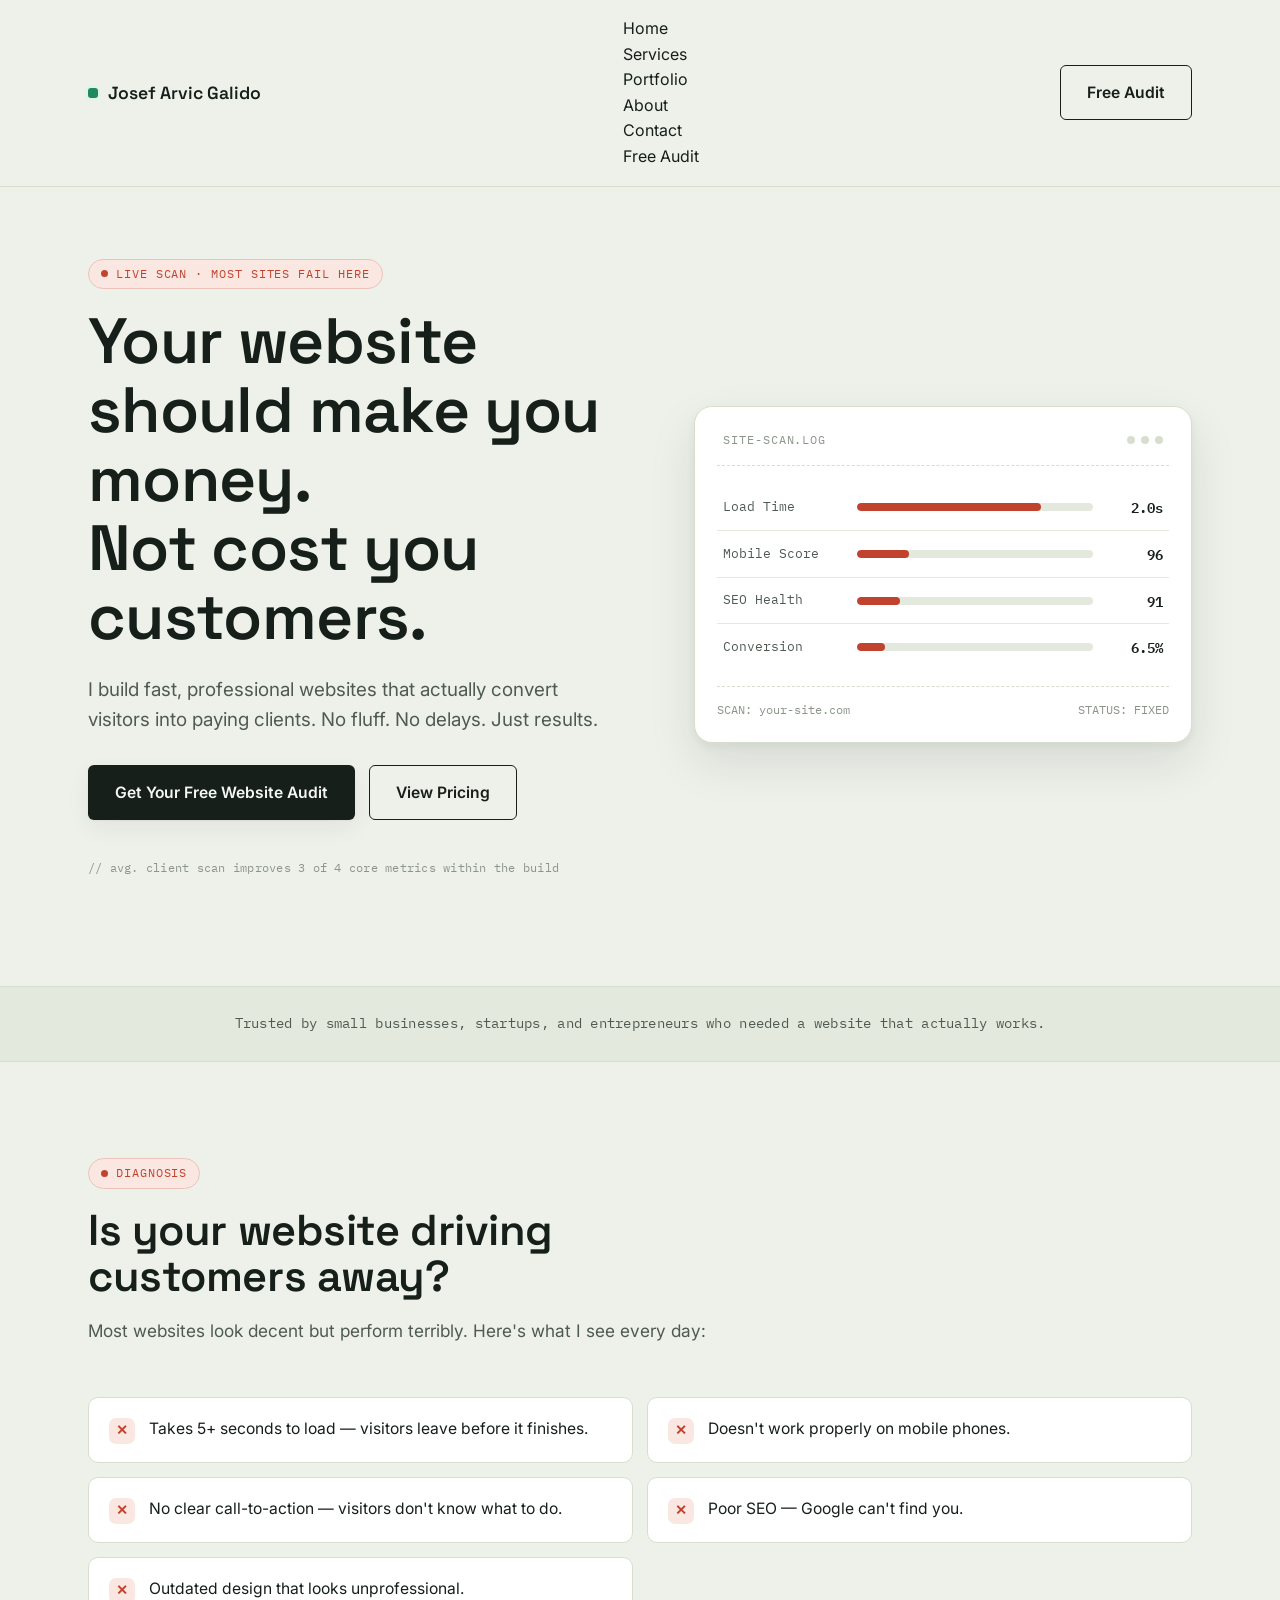
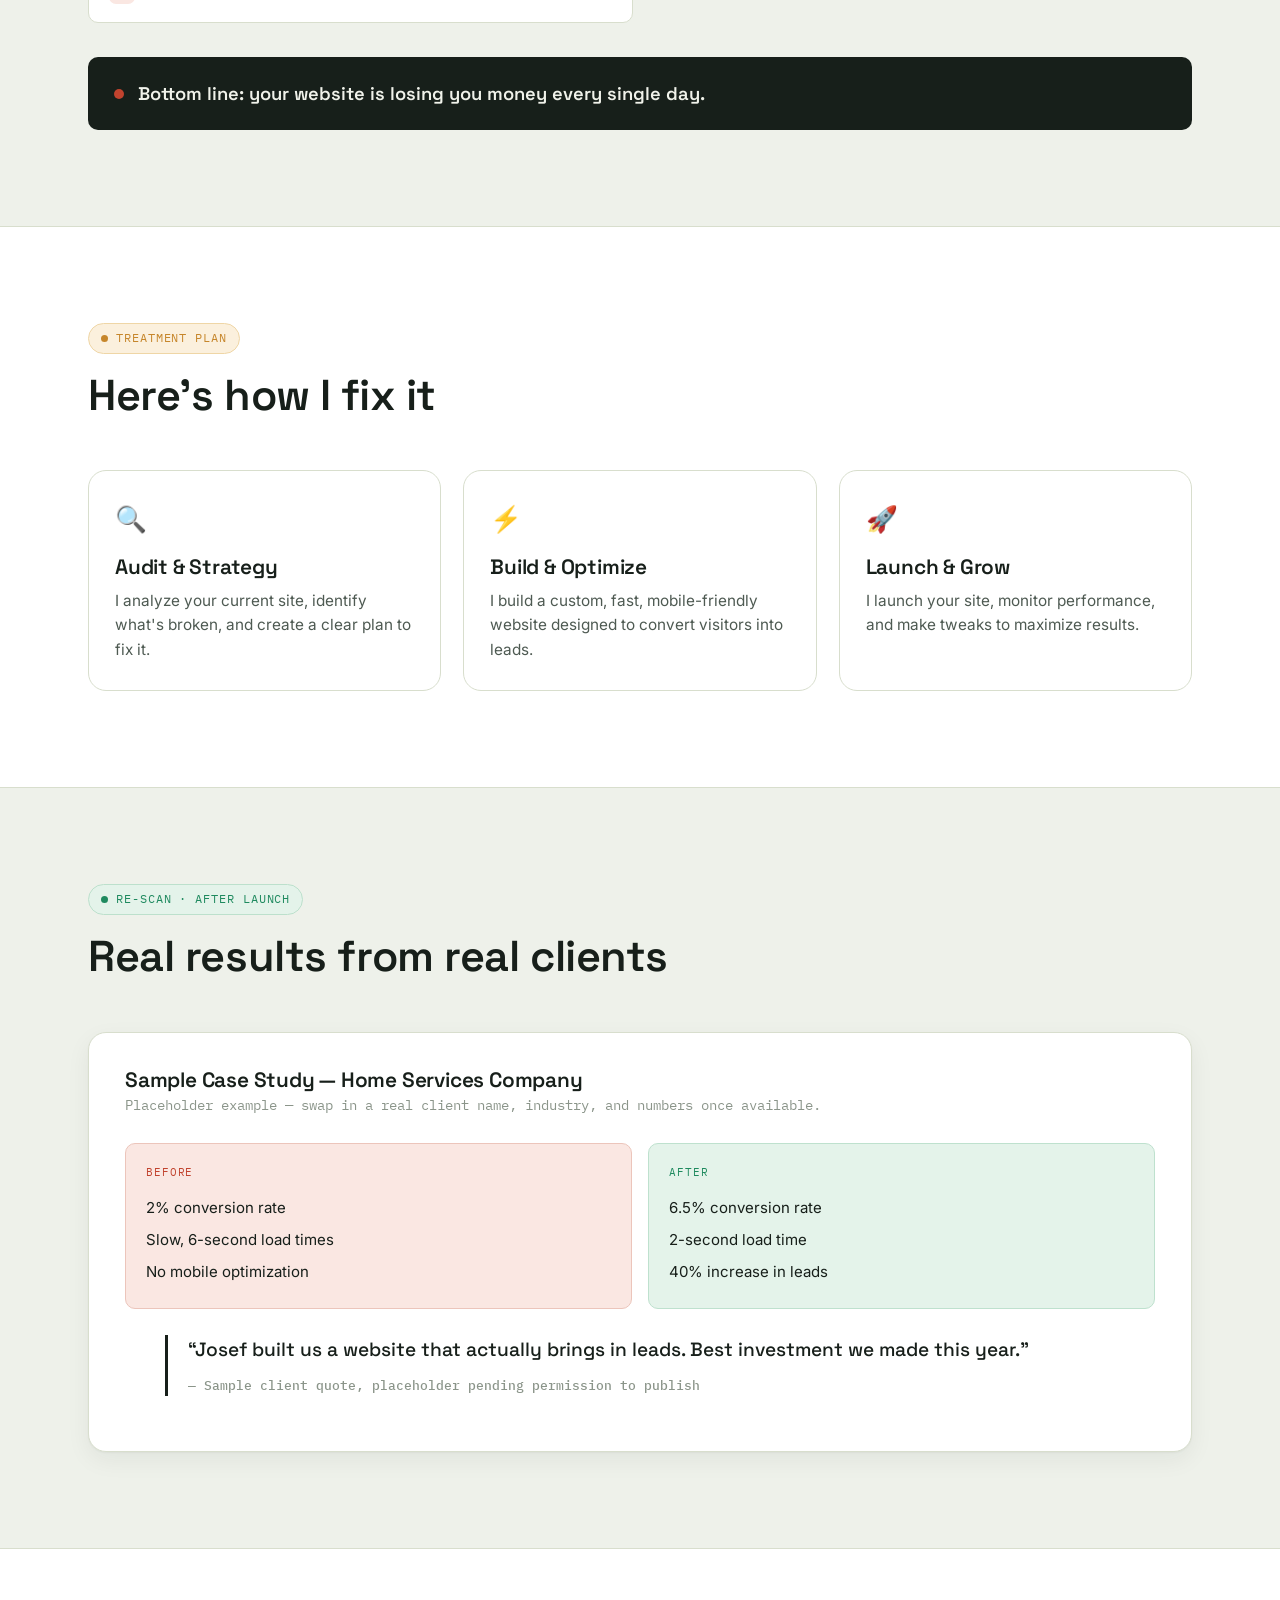
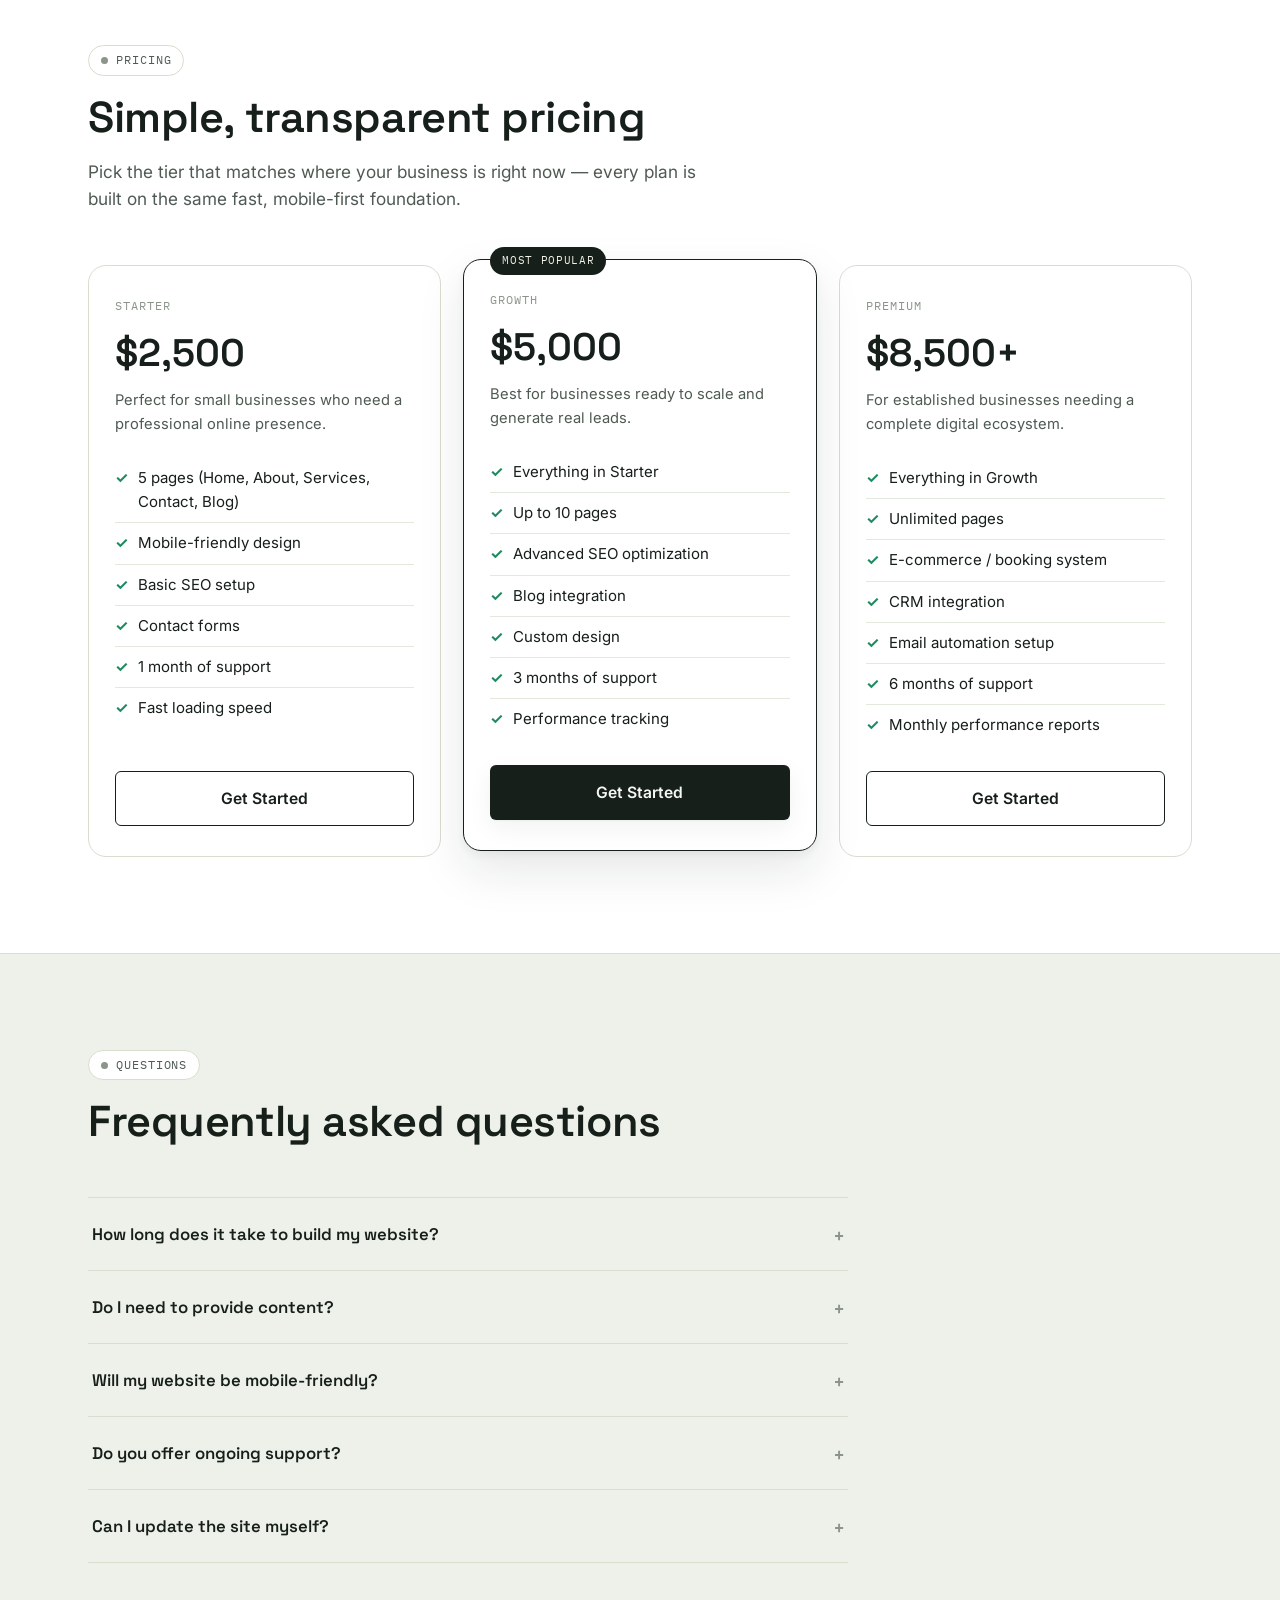
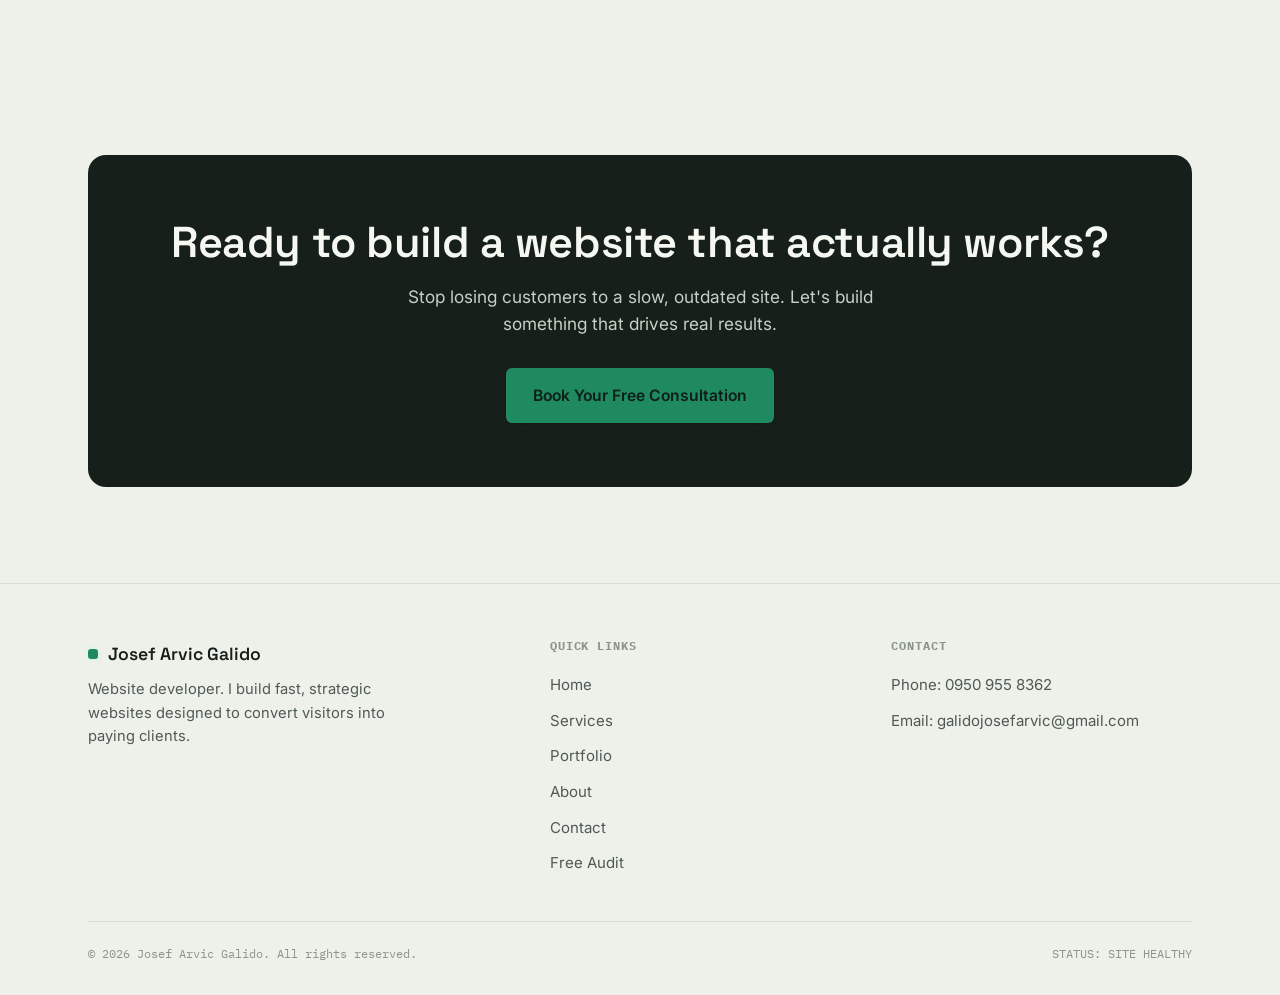
==== index.html @ 8d008f5d "Update index.html" ====
<!DOCTYPE html>
<html lang="en">
<head>
<meta charset="UTF-8">
<meta name="viewport" content="width=device-width, initial-scale=1.0">
<title>Josef Arvic Galido — Websites Built to Convert</title>
<meta name="description" content="Fast, mobile-friendly websites built to turn visitors into paying clients. Free 15-point website audit included.">
<link rel="preconnect" href="https://fonts.googleapis.com">
<link rel="preconnect" href="https://fonts.gstatic.com" crossorigin>
<link href="https://fonts.googleapis.com/css2?family=Space+Grotesk:wght@500;600;700&family=Inter:wght@400;500;600;700&family=IBM+Plex+Mono:wght@400;500;600&display=swap" rel="stylesheet">
<link rel="stylesheet" href="https://galidojosefarvic-beep.github.io/josef-website/style.css">
</head>
<body>

<header class="site-header">
  <nav class="nav">
    <a href="index.html" class="brand"><span class="blip"></span>Josef Arvic Galido</a>
    <button class="nav-toggle" aria-label="Toggle menu" aria-expanded="false">☰</button>
    <ul>
    <li><a href="https://galidojosefarvic-beep.github.io/josef-website/index.html">Home</a></li>
    <li><a href="https://galidojosefarvic-beep.github.io/josef-website/services.html">Services</a></li>
    <li><a href="https://galidojosefarvic-beep.github.io/josef-website/portfolio.html">Portfolio</a></li>
    <li><a href="https://galidojosefarvic-beep.github.io/josef-website/about.html">About</a></li>
    <li><a href="https://galidojosefarvic-beep.github.io/josef-website/contact.html">Contact</a></li>
    <li><a href="https://galidojosefarvic-beep.github.io/josef-website/audit.html">Free Audit</a></li>
</ul>
    <div class="nav-cta">
      <a href="audit.html" class="btn btn-secondary">Free Audit</a>
    </div>
  </nav>
</header>

<main>

  <!-- HERO -->
  <section class="hero">
    <div class="container hero-grid">
      <div>
        <span class="tag -fail"><span class="dot"></span>Live scan · most sites fail here</span>
        <h1>Your website should make you money.<br>Not cost you customers.</h1>
        <p class="lede">I build fast, professional websites that actually convert visitors into paying clients. No fluff. No delays. Just results.</p>
        <div class="hero-ctas">
          <a href="audit.html" class="btn btn-primary">Get Your Free Website Audit</a>
          <a href="#pricing" class="btn btn-secondary">View Pricing</a>
        </div>
        <p class="hero-foot mono">// avg. client scan improves 3 of 4 core metrics within the build</p>
      </div>

      <div class="scanner" aria-hidden="false">
        <div class="scanner-top">
          <span class="mono">site-scan.log</span>
          <div class="scanner-dots"><span></span><span></span><span></span></div>
        </div>

        <div class="scan-row">
          <span class="scan-label">Load Time</span>
          <div class="scan-track"><div class="scan-fill" style="--start:78%;--end:14%"></div></div>
          <span class="scan-value">2.0s</span>
        </div>
        <div class="scan-row">
          <span class="scan-label">Mobile Score</span>
          <div class="scan-track"><div class="scan-fill" style="--start:22%;--end:96%"></div></div>
          <span class="scan-value">96</span>
        </div>
        <div class="scan-row">
          <span class="scan-label">SEO Health</span>
          <div class="scan-track"><div class="scan-fill" style="--start:18%;--end:91%"></div></div>
          <span class="scan-value">91</span>
        </div>
        <div class="scan-row">
          <span class="scan-label">Conversion</span>
          <div class="scan-track"><div class="scan-fill" style="--start:12%;--end:88%"></div></div>
          <span class="scan-value">6.5%</span>
        </div>

        <div class="scanner-note">
          <span>SCAN: your-site.com</span>
          <span>STATUS: FIXED</span>
        </div>
      </div>
    </div>
  </section>

  <!-- TRUST BAR -->
  <div class="trust">
    <p>Trusted by small businesses, startups, and entrepreneurs who needed a website that actually works.</p>
  </div>

  <!-- PROBLEM -->
  <section id="problem">
    <div class="container">
      <div class="section-head">
        <span class="tag -fail"><span class="dot"></span>Diagnosis</span>
        <h2>Is your website driving customers away?</h2>
        <p>Most websites look decent but perform terribly. Here's what I see every day:</p>
      </div>

      <div class="problem-grid">
        <div class="problem-item"><span class="mark">✕</span><p>Takes 5+ seconds to load — visitors leave before it finishes.</p></div>
        <div class="problem-item"><span class="mark">✕</span><p>Doesn't work properly on mobile phones.</p></div>
        <div class="problem-item"><span class="mark">✕</span><p>No clear call-to-action — visitors don't know what to do.</p></div>
        <div class="problem-item"><span class="mark">✕</span><p>Poor SEO — Google can't find you.</p></div>
        <div class="problem-item"><span class="mark">✕</span><p>Outdated design that looks unprofessional.</p></div>
      </div>

      <div class="bottom-line">
        <span class="dot-fail"></span>
        <span>Bottom line: your website is losing you money every single day.</span>
      </div>
    </div>
  </section>

  <!-- SOLUTION -->
  <section id="solution" style="background:var(--panel); border-top:1px solid var(--line); border-bottom:1px solid var(--line);">
    <div class="container">
      <div class="section-head">
        <span class="tag -warn"><span class="dot"></span>Treatment plan</span>
        <h2>Here's how I fix it</h2>
      </div>

      <div class="process-grid">
        <div class="process-card">
          <div class="glyph">🔍</div>
          <h3>Audit &amp; Strategy</h3>
          <p>I analyze your current site, identify what's broken, and create a clear plan to fix it.</p>
        </div>
        <div class="process-card">
          <div class="glyph">⚡</div>
          <h3>Build &amp; Optimize</h3>
          <p>I build a custom, fast, mobile-friendly website designed to convert visitors into leads.</p>
        </div>
        <div class="process-card">
          <div class="glyph">🚀</div>
          <h3>Launch &amp; Grow</h3>
          <p>I launch your site, monitor performance, and make tweaks to maximize results.</p>
        </div>
      </div>
    </div>
  </section>

  <!-- CASE STUDY -->
  <section id="results">
    <div class="container">
      <div class="section-head">
        <span class="tag -pass"><span class="dot"></span>Re-scan · after launch</span>
        <h2>Real results from real clients</h2>
      </div>

      <div class="case-card">
        <div class="case-top">
          <div>
            <h3 style="margin-bottom:4px;">Sample Case Study — Home Services Company</h3>
            <p class="mono" style="color:var(--ink-faint); font-size:0.85rem; margin:0;">Placeholder example — swap in a real client name, industry, and numbers once available.</p>
          </div>
        </div>

        <div class="case-compare">
          <div class="compare-col -before">
            <span class="mono-label">Before</span>
            <ul>
              <li>2% conversion rate</li>
              <li>Slow, 6-second load times</li>
              <li>No mobile optimization</li>
            </ul>
          </div>
          <div class="compare-col -after">
            <span class="mono-label">After</span>
            <ul>
              <li>6.5% conversion rate</li>
              <li>2-second load time</li>
              <li>40% increase in leads</li>
            </ul>
          </div>
        </div>

        <blockquote class="quote">
          “Josef built us a website that actually brings in leads. Best investment we made this year.”
          <cite>— Sample client quote, placeholder pending permission to publish</cite>
        </blockquote>
      </div>
    </div>
  </section>

  <!-- PRICING -->
  <section id="pricing" style="background:var(--panel); border-top:1px solid var(--line); border-bottom:1px solid var(--line);">
    <div class="container">
      <div class="section-head">
        <span class="tag"><span class="dot" style="background:var(--ink-faint);"></span>Pricing</span>
        <h2>Simple, transparent pricing</h2>
        <p>Pick the tier that matches where your business is right now — every plan is built on the same fast, mobile-first foundation.</p>
      </div>

      <div class="pricing-grid">
        <div class="price-card">
          <div class="price-name">Starter</div>
          <div class="price-amount">$2,500</div>
          <p class="price-desc">Perfect for small businesses who need a professional online presence.</p>
          <ul class="price-features">
            <li>5 pages (Home, About, Services, Contact, Blog)</li>
            <li>Mobile-friendly design</li>
            <li>Basic SEO setup</li>
            <li>Contact forms</li>
            <li>1 month of support</li>
            <li>Fast loading speed</li>
          </ul>
          <a href="contact.html" class="btn btn-secondary btn-block">Get Started</a>
        </div>

        <div class="price-card -featured">
          <span class="price-badge">Most Popular</span>
          <div class="price-name">Growth</div>
          <div class="price-amount">$5,000</div>
          <p class="price-desc">Best for businesses ready to scale and generate real leads.</p>
          <ul class="price-features">
            <li>Everything in Starter</li>
            <li>Up to 10 pages</li>
            <li>Advanced SEO optimization</li>
            <li>Blog integration</li>
            <li>Custom design</li>
            <li>3 months of support</li>
            <li>Performance tracking</li>
          </ul>
          <a href="contact.html" class="btn btn-primary btn-block">Get Started</a>
        </div>

        <div class="price-card">
          <div class="price-name">Premium</div>
          <div class="price-amount">$8,500+</div>
          <p class="price-desc">For established businesses needing a complete digital ecosystem.</p>
          <ul class="price-features">
            <li>Everything in Growth</li>
            <li>Unlimited pages</li>
            <li>E-commerce / booking system</li>
            <li>CRM integration</li>
            <li>Email automation setup</li>
            <li>6 months of support</li>
            <li>Monthly performance reports</li>
          </ul>
          <a href="contact.html" class="btn btn-secondary btn-block">Get Started</a>
        </div>
      </div>
    </div>
  </section>

  <!-- FAQ -->
  <section id="faq">
    <div class="container">
      <div class="section-head">
        <span class="tag"><span class="dot" style="background:var(--ink-faint);"></span>Questions</span>
        <h2>Frequently asked questions</h2>
      </div>

      <div class="faq-list">
        <div class="faq-item">
          <button class="faq-q" aria-expanded="false">How long does it take to build my website?<span class="plus">+</span></button>
          <div class="faq-a"><p>Most projects are completed in 2–4 weeks depending on complexity.</p></div>
        </div>
        <div class="faq-item">
          <button class="faq-q" aria-expanded="false">Do I need to provide content?<span class="plus">+</span></button>
          <div class="faq-a"><p>Yes, but I'll guide you through everything you need to provide.</p></div>
        </div>
        <div class="faq-item">
          <button class="faq-q" aria-expanded="false">Will my website be mobile-friendly?<span class="plus">+</span></button>
          <div class="faq-a"><p>Absolutely. Every site I build is fully responsive on all devices.</p></div>
        </div>
        <div class="faq-item">
          <button class="faq-q" aria-expanded="false">Do you offer ongoing support?<span class="plus">+</span></button>
          <div class="faq-a"><p>Yes. I offer maintenance packages starting at $150/month.</p></div>
        </div>
        <div class="faq-item">
          <button class="faq-q" aria-expanded="false">Can I update the site myself?<span class="plus">+</span></button>
          <div class="faq-a"><p>Yes. I build on platforms that are easy to manage on your own.</p></div>
        </div>
      </div>
    </div>
  </section>

  <!-- FINAL CTA -->
  <section id="final-cta">
    <div class="container">
      <div class="final-cta">
        <h2>Ready to build a website that actually works?</h2>
        <p>Stop losing customers to a slow, outdated site. Let's build something that drives real results.</p>
        <a href="contact.html" class="btn btn-primary">Book Your Free Consultation</a>
      </div>
    </div>
  </section>

</main>

<footer class="site-footer">
  <div class="container">
    <div class="footer-grid">
      <div class="footer-brand">
        <a href="index.html" class="brand"><span class="blip"></span>Josef Arvic Galido</a>
        <p>Website developer. I build fast, strategic websites designed to convert visitors into paying clients.</p>
      </div>
      <div class="footer-col">
        <h4>Quick Links</h4>
        <ul>
          <li><a href="index.html">Home</a></li>
          <li><a href="services.html">Services</a></li>
          <li><a href="portfolio.html">Portfolio</a></li>
          <li><a href="about.html">About</a></li>
          <li><a href="contact.html">Contact</a></li>
          <li><a href="audit.html">Free Audit</a></li>
        </ul>
      </div>
      <div class="footer-col">
        <h4>Contact</h4>
        <ul>
          <li><a href="tel:+639509558362">Phone: 0950 955 8362</a></li>
          <li><a href="mailto:galidojosefarvic@gmail.com">Email: galidojosefarvic@gmail.com</a></li>
        </ul>
      </div>
    </div>
    <div class="footer-bottom">
      <span>© 2026 Josef Arvic Galido. All rights reserved.</span>
      <span>STATUS: SITE HEALTHY</span>
    </div>
  </div>
</footer>

<script src="https://galidojosefarvic-beep.github.io/josef-website/script.js"></script>
</body>
</html>
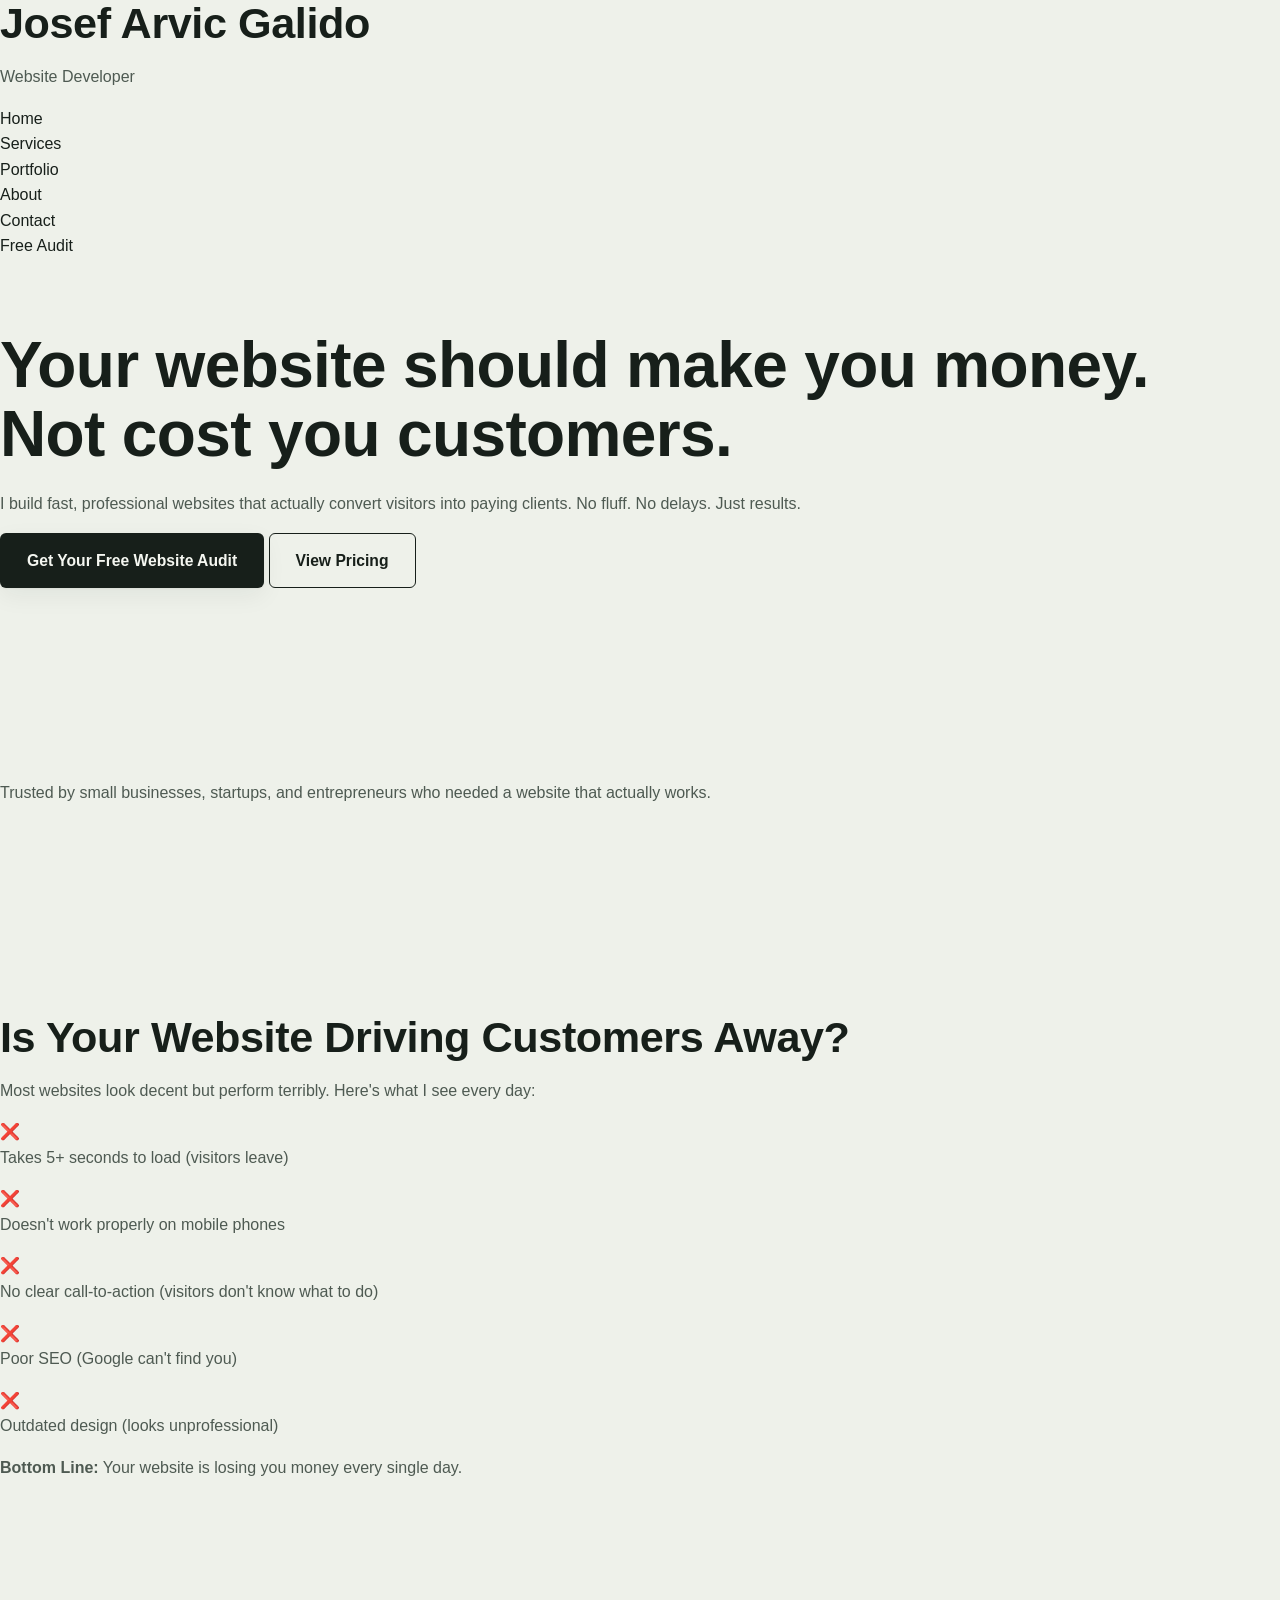
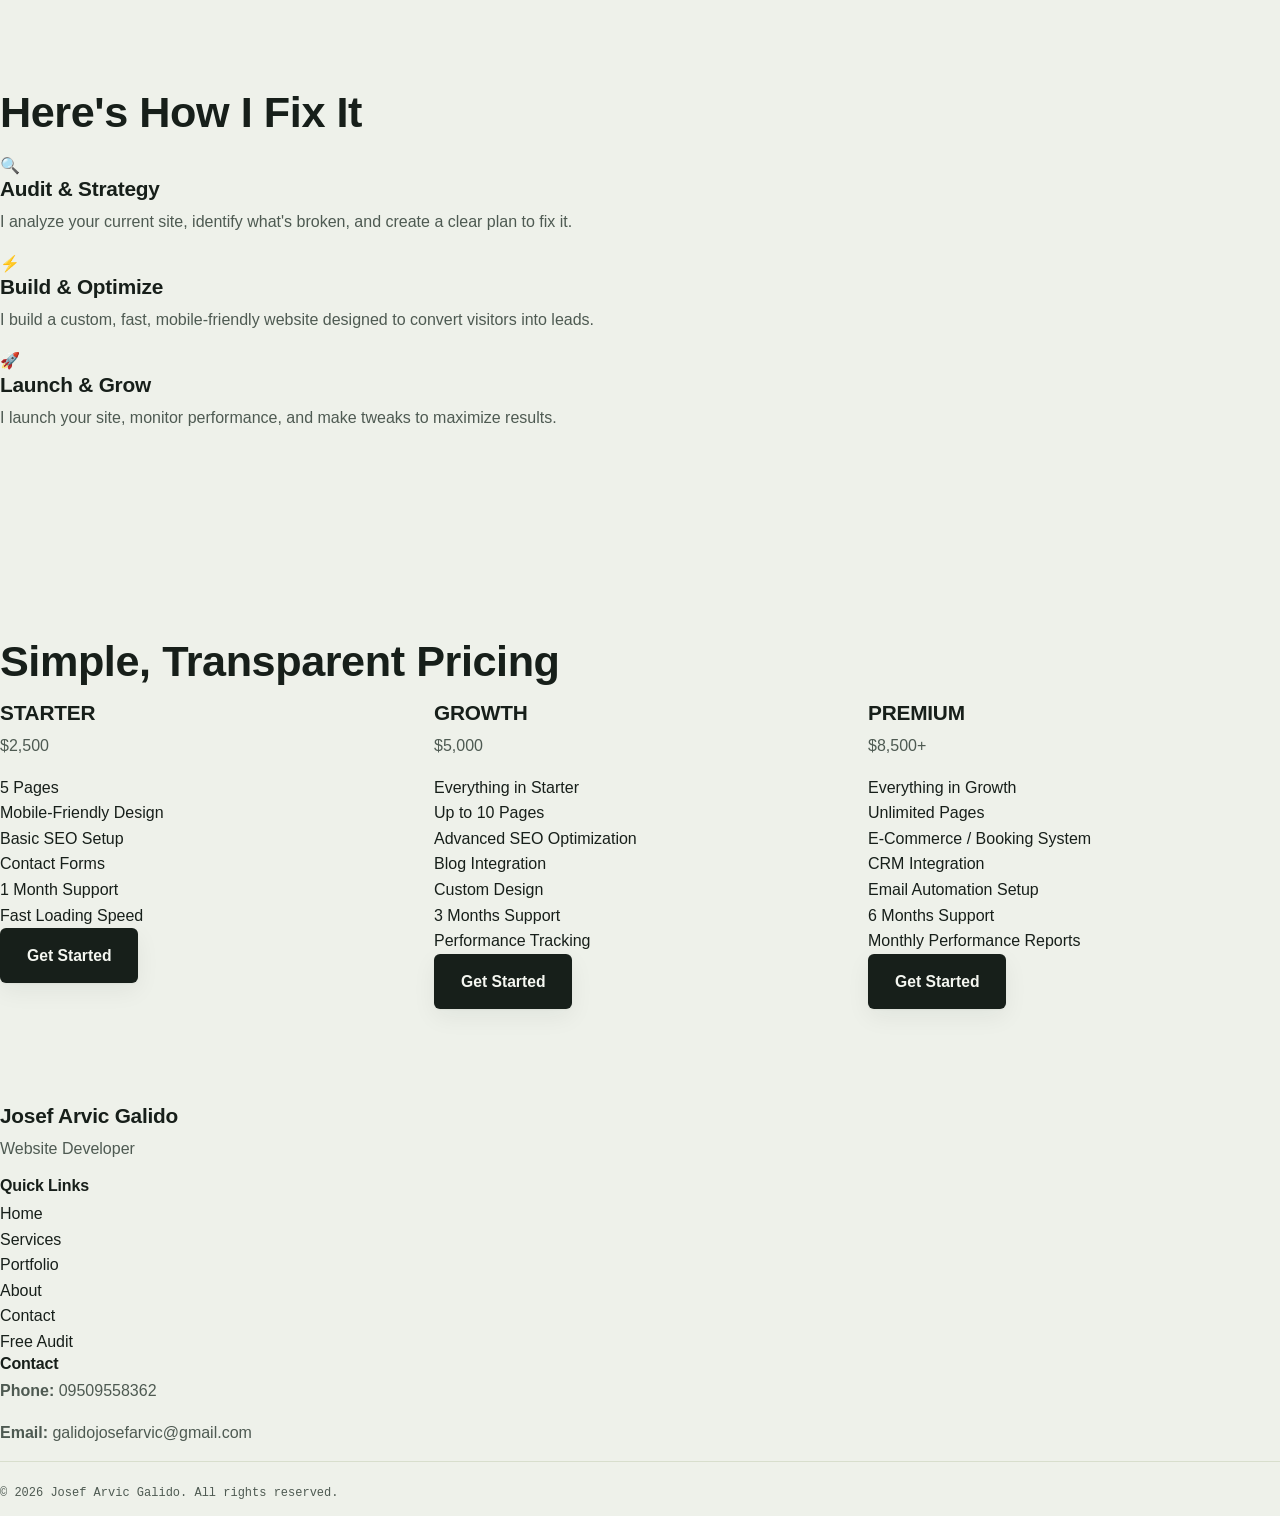
==== commit d1c05f6e: "Create index.html" ====
--- a/index.html
+++ b/index.html
@@ -1,326 +1,186 @@
 <!DOCTYPE html>
 <html lang="en">
 <head>
-<meta charset="UTF-8">
-<meta name="viewport" content="width=device-width, initial-scale=1.0">
-<title>Josef Arvic Galido — Websites Built to Convert</title>
-<meta name="description" content="Fast, mobile-friendly websites built to turn visitors into paying clients. Free 15-point website audit included.">
-<link rel="preconnect" href="https://fonts.googleapis.com">
-<link rel="preconnect" href="https://fonts.gstatic.com" crossorigin>
-<link href="https://fonts.googleapis.com/css2?family=Space+Grotesk:wght@500;600;700&family=Inter:wght@400;500;600;700&family=IBM+Plex+Mono:wght@400;500;600&display=swap" rel="stylesheet">
-<link rel="stylesheet" href="https://galidojosefarvic-beep.github.io/josef-website/style.css">
+    <meta charset="UTF-8">
+    <meta name="viewport" content="width=device-width, initial-scale=1.0">
+    <title>Josef Galido - Website Developer</title>
+    
+    <!-- CORRECT CSS PATH -->
+    <link rel="stylesheet" href="style.css">
 </head>
 <body>
 
-<header class="site-header">
-  <nav class="nav">
-    <a href="index.html" class="brand"><span class="blip"></span>Josef Arvic Galido</a>
-    <button class="nav-toggle" aria-label="Toggle menu" aria-expanded="false">☰</button>
-    <ul>
-    <li><a href="https://galidojosefarvic-beep.github.io/josef-website/index.html">Home</a></li>
-    <li><a href="https://galidojosefarvic-beep.github.io/josef-website/services.html">Services</a></li>
-    <li><a href="https://galidojosefarvic-beep.github.io/josef-website/portfolio.html">Portfolio</a></li>
-    <li><a href="https://galidojosefarvic-beep.github.io/josef-website/about.html">About</a></li>
-    <li><a href="https://galidojosefarvic-beep.github.io/josef-website/contact.html">Contact</a></li>
-    <li><a href="https://galidojosefarvic-beep.github.io/josef-website/audit.html">Free Audit</a></li>
-</ul>
-    <div class="nav-cta">
-      <a href="audit.html" class="btn btn-secondary">Free Audit</a>
-    </div>
-  </nav>
-</header>
+    <!-- ===== NAVIGATION ===== -->
+    <nav>
+        <div class="nav-container">
+            <div class="logo">
+                <h2>Josef Arvic Galido</h2>
+                <p>Website Developer</p>
+            </div>
+            <ul>
+                <li><a href="index.html">Home</a></li>
+                <li><a href="services.html">Services</a></li>
+                <li><a href="portfolio.html">Portfolio</a></li>
+                <li><a href="about.html">About</a></li>
+                <li><a href="contact.html">Contact</a></li>
+                <li><a href="audit.html">Free Audit</a></li>
+            </ul>
+        </div>
+    </nav>
 
-<main>
+    <!-- ===== HERO SECTION ===== -->
+    <section class="hero">
+        <div class="hero-container">
+            <h1>Your website should make you money.<br>Not cost you customers.</h1>
+            <p>I build fast, professional websites that actually convert visitors into paying clients. No fluff. No delays. Just results.</p>
+            <div class="hero-buttons">
+                <a href="audit.html" class="btn btn-primary">Get Your Free Website Audit</a>
+                <a href="services.html" class="btn btn-secondary">View Pricing</a>
+            </div>
+        </div>
+    </section>
 
-  <!-- HERO -->
-  <section class="hero">
-    <div class="container hero-grid">
-      <div>
-        <span class="tag -fail"><span class="dot"></span>Live scan · most sites fail here</span>
-        <h1>Your website should make you money.<br>Not cost you customers.</h1>
-        <p class="lede">I build fast, professional websites that actually convert visitors into paying clients. No fluff. No delays. Just results.</p>
-        <div class="hero-ctas">
-          <a href="audit.html" class="btn btn-primary">Get Your Free Website Audit</a>
-          <a href="#pricing" class="btn btn-secondary">View Pricing</a>
+    <!-- ===== TRUST BAR ===== -->
+    <section class="trust-bar">
+        <p>Trusted by small businesses, startups, and entrepreneurs who needed a website that actually works.</p>
+    </section>
+
+    <!-- ===== DIAGNOSIS SECTION ===== -->
+    <section class="diagnosis">
+        <div class="diagnosis-container">
+            <h2>Is Your Website Driving Customers Away?</h2>
+            <p>Most websites look decent but perform terribly. Here's what I see every day:</p>
+            <div class="diagnosis-grid">
+                <div class="diagnosis-item">
+                    <span class="icon">❌</span>
+                    <p>Takes 5+ seconds to load (visitors leave)</p>
+                </div>
+                <div class="diagnosis-item">
+                    <span class="icon">❌</span>
+                    <p>Doesn't work properly on mobile phones</p>
+                </div>
+                <div class="diagnosis-item">
+                    <span class="icon">❌</span>
+                    <p>No clear call-to-action (visitors don't know what to do)</p>
+                </div>
+                <div class="diagnosis-item">
+                    <span class="icon">❌</span>
+                    <p>Poor SEO (Google can't find you)</p>
+                </div>
+                <div class="diagnosis-item">
+                    <span class="icon">❌</span>
+                    <p>Outdated design (looks unprofessional)</p>
+                </div>
+            </div>
+            <p class="diagnosis-bottom"><strong>Bottom Line:</strong> Your website is losing you money every single day.</p>
         </div>
-        <p class="hero-foot mono">// avg. client scan improves 3 of 4 core metrics within the build</p>
-      </div>
+    </section>
 
-      <div class="scanner" aria-hidden="false">
-        <div class="scanner-top">
-          <span class="mono">site-scan.log</span>
-          <div class="scanner-dots"><span></span><span></span><span></span></div>
+    <!-- ===== SOLUTION SECTION ===== -->
+    <section class="solution">
+        <div class="solution-container">
+            <h2>Here's How I Fix It</h2>
+            <div class="solution-grid">
+                <div class="solution-item">
+                    <span class="icon">🔍</span>
+                    <h3>Audit & Strategy</h3>
+                    <p>I analyze your current site, identify what's broken, and create a clear plan to fix it.</p>
+                </div>
+                <div class="solution-item">
+                    <span class="icon">⚡</span>
+                    <h3>Build & Optimize</h3>
+                    <p>I build a custom, fast, mobile-friendly website designed to convert visitors into leads.</p>
+                </div>
+                <div class="solution-item">
+                    <span class="icon">🚀</span>
+                    <h3>Launch & Grow</h3>
+                    <p>I launch your site, monitor performance, and make tweaks to maximize results.</p>
+                </div>
+            </div>
         </div>
+    </section>
 
-        <div class="scan-row">
-          <span class="scan-label">Load Time</span>
-          <div class="scan-track"><div class="scan-fill" style="--start:78%;--end:14%"></div></div>
-          <span class="scan-value">2.0s</span>
+    <!-- ===== PRICING SECTION ===== -->
+    <section class="pricing">
+        <div class="pricing-container">
+            <h2>Simple, Transparent Pricing</h2>
+            <div class="pricing-grid">
+                <div class="pricing-item">
+                    <h3>STARTER</h3>
+                    <p class="price">$2,500</p>
+                    <ul>
+                        <li>5 Pages</li>
+                        <li>Mobile-Friendly Design</li>
+                        <li>Basic SEO Setup</li>
+                        <li>Contact Forms</li>
+                        <li>1 Month Support</li>
+                        <li>Fast Loading Speed</li>
+                    </ul>
+                    <a href="contact.html" class="btn btn-primary">Get Started</a>
+                </div>
+                <div class="pricing-item">
+                    <h3>GROWTH</h3>
+                    <p class="price">$5,000</p>
+                    <ul>
+                        <li>Everything in Starter</li>
+                        <li>Up to 10 Pages</li>
+                        <li>Advanced SEO Optimization</li>
+                        <li>Blog Integration</li>
+                        <li>Custom Design</li>
+                        <li>3 Months Support</li>
+                        <li>Performance Tracking</li>
+                    </ul>
+                    <a href="contact.html" class="btn btn-primary">Get Started</a>
+                </div>
+                <div class="pricing-item">
+                    <h3>PREMIUM</h3>
+                    <p class="price">$8,500+</p>
+                    <ul>
+                        <li>Everything in Growth</li>
+                        <li>Unlimited Pages</li>
+                        <li>E-Commerce / Booking System</li>
+                        <li>CRM Integration</li>
+                        <li>Email Automation Setup</li>
+                        <li>6 Months Support</li>
+                        <li>Monthly Performance Reports</li>
+                    </ul>
+                    <a href="contact.html" class="btn btn-primary">Get Started</a>
+                </div>
+            </div>
         </div>
-        <div class="scan-row">
-          <span class="scan-label">Mobile Score</span>
-          <div class="scan-track"><div class="scan-fill" style="--start:22%;--end:96%"></div></div>
-          <span class="scan-value">96</span>
+    </section>
+
+    <!-- ===== FOOTER ===== -->
+    <footer>
+        <div class="footer-container">
+            <div class="footer-left">
+                <h3>Josef Arvic Galido</h3>
+                <p>Website Developer</p>
+            </div>
+            <div class="footer-center">
+                <h4>Quick Links</h4>
+                <ul>
+                    <li><a href="index.html">Home</a></li>
+                    <li><a href="services.html">Services</a></li>
+                    <li><a href="portfolio.html">Portfolio</a></li>
+                    <li><a href="about.html">About</a></li>
+                    <li><a href="contact.html">Contact</a></li>
+                    <li><a href="audit.html">Free Audit</a></li>
+                </ul>
+            </div>
+            <div class="footer-right">
+                <h4>Contact</h4>
+                <p><strong>Phone:</strong> 09509558362</p>
+                <p><strong>Email:</strong> galidojosefarvic@gmail.com</p>
+            </div>
         </div>
-        <div class="scan-row">
-          <span class="scan-label">SEO Health</span>
-          <div class="scan-track"><div class="scan-fill" style="--start:18%;--end:91%"></div></div>
-          <span class="scan-value">91</span>
+        <div class="footer-bottom">
+            <p>&copy; 2026 Josef Arvic Galido. All rights reserved.</p>
         </div>
-        <div class="scan-row">
-          <span class="scan-label">Conversion</span>
-          <div class="scan-track"><div class="scan-fill" style="--start:12%;--end:88%"></div></div>
-          <span class="scan-value">6.5%</span>
-        </div>
+    </footer>
 
-        <div class="scanner-note">
-          <span>SCAN: your-site.com</span>
-          <span>STATUS: FIXED</span>
-        </div>
-      </div>
-    </div>
-  </section>
+    <!-- CORRECT SCRIPT PATH -->
+    <script src="script.js"></script>
 
-  <!-- TRUST BAR -->
-  <div class="trust">
-    <p>Trusted by small businesses, startups, and entrepreneurs who needed a website that actually works.</p>
-  </div>
-
-  <!-- PROBLEM -->
-  <section id="problem">
-    <div class="container">
-      <div class="section-head">
-        <span class="tag -fail"><span class="dot"></span>Diagnosis</span>
-        <h2>Is your website driving customers away?</h2>
-        <p>Most websites look decent but perform terribly. Here's what I see every day:</p>
-      </div>
-
-      <div class="problem-grid">
-        <div class="problem-item"><span class="mark">✕</span><p>Takes 5+ seconds to load — visitors leave before it finishes.</p></div>
-        <div class="problem-item"><span class="mark">✕</span><p>Doesn't work properly on mobile phones.</p></div>
-        <div class="problem-item"><span class="mark">✕</span><p>No clear call-to-action — visitors don't know what to do.</p></div>
-        <div class="problem-item"><span class="mark">✕</span><p>Poor SEO — Google can't find you.</p></div>
-        <div class="problem-item"><span class="mark">✕</span><p>Outdated design that looks unprofessional.</p></div>
-      </div>
-
-      <div class="bottom-line">
-        <span class="dot-fail"></span>
-        <span>Bottom line: your website is losing you money every single day.</span>
-      </div>
-    </div>
-  </section>
-
-  <!-- SOLUTION -->
-  <section id="solution" style="background:var(--panel); border-top:1px solid var(--line); border-bottom:1px solid var(--line);">
-    <div class="container">
-      <div class="section-head">
-        <span class="tag -warn"><span class="dot"></span>Treatment plan</span>
-        <h2>Here's how I fix it</h2>
-      </div>
-
-      <div class="process-grid">
-        <div class="process-card">
-          <div class="glyph">🔍</div>
-          <h3>Audit &amp; Strategy</h3>
-          <p>I analyze your current site, identify what's broken, and create a clear plan to fix it.</p>
-        </div>
-        <div class="process-card">
-          <div class="glyph">⚡</div>
-          <h3>Build &amp; Optimize</h3>
-          <p>I build a custom, fast, mobile-friendly website designed to convert visitors into leads.</p>
-        </div>
-        <div class="process-card">
-          <div class="glyph">🚀</div>
-          <h3>Launch &amp; Grow</h3>
-          <p>I launch your site, monitor performance, and make tweaks to maximize results.</p>
-        </div>
-      </div>
-    </div>
-  </section>
-
-  <!-- CASE STUDY -->
-  <section id="results">
-    <div class="container">
-      <div class="section-head">
-        <span class="tag -pass"><span class="dot"></span>Re-scan · after launch</span>
-        <h2>Real results from real clients</h2>
-      </div>
-
-      <div class="case-card">
-        <div class="case-top">
-          <div>
-            <h3 style="margin-bottom:4px;">Sample Case Study — Home Services Company</h3>
-            <p class="mono" style="color:var(--ink-faint); font-size:0.85rem; margin:0;">Placeholder example — swap in a real client name, industry, and numbers once available.</p>
-          </div>
-        </div>
-
-        <div class="case-compare">
-          <div class="compare-col -before">
-            <span class="mono-label">Before</span>
-            <ul>
-              <li>2% conversion rate</li>
-              <li>Slow, 6-second load times</li>
-              <li>No mobile optimization</li>
-            </ul>
-          </div>
-          <div class="compare-col -after">
-            <span class="mono-label">After</span>
-            <ul>
-              <li>6.5% conversion rate</li>
-              <li>2-second load time</li>
-              <li>40% increase in leads</li>
-            </ul>
-          </div>
-        </div>
-
-        <blockquote class="quote">
-          “Josef built us a website that actually brings in leads. Best investment we made this year.”
-          <cite>— Sample client quote, placeholder pending permission to publish</cite>
-        </blockquote>
-      </div>
-    </div>
-  </section>
-
-  <!-- PRICING -->
-  <section id="pricing" style="background:var(--panel); border-top:1px solid var(--line); border-bottom:1px solid var(--line);">
-    <div class="container">
-      <div class="section-head">
-        <span class="tag"><span class="dot" style="background:var(--ink-faint);"></span>Pricing</span>
-        <h2>Simple, transparent pricing</h2>
-        <p>Pick the tier that matches where your business is right now — every plan is built on the same fast, mobile-first foundation.</p>
-      </div>
-
-      <div class="pricing-grid">
-        <div class="price-card">
-          <div class="price-name">Starter</div>
-          <div class="price-amount">$2,500</div>
-          <p class="price-desc">Perfect for small businesses who need a professional online presence.</p>
-          <ul class="price-features">
-            <li>5 pages (Home, About, Services, Contact, Blog)</li>
-            <li>Mobile-friendly design</li>
-            <li>Basic SEO setup</li>
-            <li>Contact forms</li>
-            <li>1 month of support</li>
-            <li>Fast loading speed</li>
-          </ul>
-          <a href="contact.html" class="btn btn-secondary btn-block">Get Started</a>
-        </div>
-
-        <div class="price-card -featured">
-          <span class="price-badge">Most Popular</span>
-          <div class="price-name">Growth</div>
-          <div class="price-amount">$5,000</div>
-          <p class="price-desc">Best for businesses ready to scale and generate real leads.</p>
-          <ul class="price-features">
-            <li>Everything in Starter</li>
-            <li>Up to 10 pages</li>
-            <li>Advanced SEO optimization</li>
-            <li>Blog integration</li>
-            <li>Custom design</li>
-            <li>3 months of support</li>
-            <li>Performance tracking</li>
-          </ul>
-          <a href="contact.html" class="btn btn-primary btn-block">Get Started</a>
-        </div>
-
-        <div class="price-card">
-          <div class="price-name">Premium</div>
-          <div class="price-amount">$8,500+</div>
-          <p class="price-desc">For established businesses needing a complete digital ecosystem.</p>
-          <ul class="price-features">
-            <li>Everything in Growth</li>
-            <li>Unlimited pages</li>
-            <li>E-commerce / booking system</li>
-            <li>CRM integration</li>
-            <li>Email automation setup</li>
-            <li>6 months of support</li>
-            <li>Monthly performance reports</li>
-          </ul>
-          <a href="contact.html" class="btn btn-secondary btn-block">Get Started</a>
-        </div>
-      </div>
-    </div>
-  </section>
-
-  <!-- FAQ -->
-  <section id="faq">
-    <div class="container">
-      <div class="section-head">
-        <span class="tag"><span class="dot" style="background:var(--ink-faint);"></span>Questions</span>
-        <h2>Frequently asked questions</h2>
-      </div>
-
-      <div class="faq-list">
-        <div class="faq-item">
-          <button class="faq-q" aria-expanded="false">How long does it take to build my website?<span class="plus">+</span></button>
-          <div class="faq-a"><p>Most projects are completed in 2–4 weeks depending on complexity.</p></div>
-        </div>
-        <div class="faq-item">
-          <button class="faq-q" aria-expanded="false">Do I need to provide content?<span class="plus">+</span></button>
-          <div class="faq-a"><p>Yes, but I'll guide you through everything you need to provide.</p></div>
-        </div>
-        <div class="faq-item">
-          <button class="faq-q" aria-expanded="false">Will my website be mobile-friendly?<span class="plus">+</span></button>
-          <div class="faq-a"><p>Absolutely. Every site I build is fully responsive on all devices.</p></div>
-        </div>
-        <div class="faq-item">
-          <button class="faq-q" aria-expanded="false">Do you offer ongoing support?<span class="plus">+</span></button>
-          <div class="faq-a"><p>Yes. I offer maintenance packages starting at $150/month.</p></div>
-        </div>
-        <div class="faq-item">
-          <button class="faq-q" aria-expanded="false">Can I update the site myself?<span class="plus">+</span></button>
-          <div class="faq-a"><p>Yes. I build on platforms that are easy to manage on your own.</p></div>
-        </div>
-      </div>
-    </div>
-  </section>
-
-  <!-- FINAL CTA -->
-  <section id="final-cta">
-    <div class="container">
-      <div class="final-cta">
-        <h2>Ready to build a website that actually works?</h2>
-        <p>Stop losing customers to a slow, outdated site. Let's build something that drives real results.</p>
-        <a href="contact.html" class="btn btn-primary">Book Your Free Consultation</a>
-      </div>
-    </div>
-  </section>
-
-</main>
-
-<footer class="site-footer">
-  <div class="container">
-    <div class="footer-grid">
-      <div class="footer-brand">
-        <a href="index.html" class="brand"><span class="blip"></span>Josef Arvic Galido</a>
-        <p>Website developer. I build fast, strategic websites designed to convert visitors into paying clients.</p>
-      </div>
-      <div class="footer-col">
-        <h4>Quick Links</h4>
-        <ul>
-          <li><a href="index.html">Home</a></li>
-          <li><a href="services.html">Services</a></li>
-          <li><a href="portfolio.html">Portfolio</a></li>
-          <li><a href="about.html">About</a></li>
-          <li><a href="contact.html">Contact</a></li>
-          <li><a href="audit.html">Free Audit</a></li>
-        </ul>
-      </div>
-      <div class="footer-col">
-        <h4>Contact</h4>
-        <ul>
-          <li><a href="tel:+639509558362">Phone: 0950 955 8362</a></li>
-          <li><a href="mailto:galidojosefarvic@gmail.com">Email: galidojosefarvic@gmail.com</a></li>
-        </ul>
-      </div>
-    </div>
-    <div class="footer-bottom">
-      <span>© 2026 Josef Arvic Galido. All rights reserved.</span>
-      <span>STATUS: SITE HEALTHY</span>
-    </div>
-  </div>
-</footer>
-
-<script src="https://galidojosefarvic-beep.github.io/josef-website/script.js"></script>
 </body>
 </html>
--- a/style.css
+++ b/style.css
@@ -0,0 +1,499 @@
+/* ============================================================
+   DESIGN TOKENS
+   Concept: the site reads like a live diagnostic report —
+   the exact thing Josef sells. Status colors (fail/warn/pass)
+   double as the brand palette instead of a decorative accent.
+   ============================================================ */
+:root{
+  --bg:        #EEF1EA;
+  --bg-deep:   #E4E9DD;
+  --panel:     #FFFFFF;
+  --ink:       #171F1A;
+  --ink-soft:  #4E5A52;
+  --ink-faint: #8B958A;
+  --line:      #D8DECD;
+
+  --pass:      #1F8A5F;
+  --pass-bg:   #E4F3EA;
+  --warn:      #C6862B;
+  --warn-bg:   #FBF0DD;
+  --fail:      #C1432E;
+  --fail-bg:   #FAE7E2;
+
+  --radius-sm: 6px;
+  --radius:    10px;
+  --radius-lg: 18px;
+
+  --shadow: 0 1px 2px rgba(23,31,26,0.04), 0 8px 24px rgba(23,31,26,0.06);
+  --shadow-lg: 0 4px 8px rgba(23,31,26,0.05), 0 20px 48px rgba(23,31,26,0.10);
+
+  --font-display: "Space Grotesk", "Arial Narrow", sans-serif;
+  --font-body: "Inter", -apple-system, BlinkMacSystemFont, sans-serif;
+  --font-mono: "IBM Plex Mono", "SFMono-Regular", monospace;
+
+  --wrap: 1160px;
+}
+
+*,*::before,*::after{ box-sizing:border-box; }
+html{ scroll-behavior:smooth; }
+@media (prefers-reduced-motion: reduce){
+  html{ scroll-behavior:auto; }
+  *,*::before,*::after{ animation-duration:0.001ms !important; animation-iteration-count:1 !important; transition-duration:0.001ms !important; }
+}
+
+body{
+  margin:0;
+  background:var(--bg);
+  color:var(--ink);
+  font-family:var(--font-body);
+  font-size:16px;
+  line-height:1.6;
+  -webkit-font-smoothing:antialiased;
+}
+
+img{ max-width:100%; display:block; }
+a{ color:inherit; text-decoration:none; }
+ul{ margin:0; padding:0; list-style:none; }
+button{ font-family:inherit; }
+
+h1,h2,h3,h4{
+  font-family:var(--font-display);
+  color:var(--ink);
+  margin:0 0 0.4em;
+  line-height:1.08;
+  letter-spacing:-0.01em;
+}
+h1{ font-size:clamp(2.4rem, 5vw, 4rem); font-weight:600; }
+h2{ font-size:clamp(1.9rem, 3.4vw, 2.7rem); font-weight:600; }
+h3{ font-size:1.3rem; font-weight:600; }
+p{ margin:0 0 1em; color:var(--ink-soft); }
+
+.container{
+  max-width:var(--wrap);
+  margin:0 auto;
+  padding:0 28px;
+}
+
+.mono{ font-family:var(--font-mono); }
+
+/* -------- eyebrow / status tag --------
+   Doubles as the report's structural device: every section
+   opens with a real status line, not a decorative number. */
+.tag{
+  display:inline-flex;
+  align-items:center;
+  gap:8px;
+  font-family:var(--font-mono);
+  font-size:0.72rem;
+  letter-spacing:0.08em;
+  text-transform:uppercase;
+  padding:5px 12px;
+  border-radius:999px;
+  border:1px solid var(--line);
+  color:var(--ink-soft);
+  background:var(--panel);
+  margin-bottom:18px;
+}
+.tag .dot{ width:7px; height:7px; border-radius:50%; flex:none; }
+.tag.-fail .dot{ background:var(--fail); }
+.tag.-fail{ color:var(--fail); border-color:#EBC3B9; background:var(--fail-bg); }
+.tag.-warn .dot{ background:var(--warn); }
+.tag.-warn{ color:var(--warn); border-color:#EFD6A6; background:var(--warn-bg); }
+.tag.-pass .dot{ background:var(--pass); }
+.tag.-pass{ color:var(--pass); border-color:#BCE0CC; background:var(--pass-bg); }
+
+/* -------- buttons -------- */
+.btn{
+  display:inline-flex;
+  align-items:center;
+  gap:8px;
+  font-family:var(--font-body);
+  font-weight:600;
+  font-size:0.98rem;
+  padding:14px 26px;
+  border-radius:var(--radius-sm);
+  border:1.5px solid transparent;
+  cursor:pointer;
+  transition:transform .15s ease, box-shadow .15s ease, background .15s ease, border-color .15s ease;
+}
+.btn:focus-visible{ outline:3px solid #17201B; outline-offset:2px; }
+.btn-primary{
+  background:var(--ink);
+  color:#F5F7F1;
+  box-shadow:var(--shadow);
+}
+.btn-primary:hover{ transform:translateY(-2px); box-shadow:var(--shadow-lg); background:#22302A; }
+.btn-secondary{
+  background:transparent;
+  color:var(--ink);
+  border-color:var(--ink);
+}
+.btn-secondary:hover{ background:var(--ink); color:#F5F7F1; }
+.btn-ghost{
+  background:transparent;
+  color:var(--ink-soft);
+  border-color:var(--line);
+  padding:11px 20px;
+  font-size:0.9rem;
+}
+.btn-ghost:hover{ border-color:var(--ink); color:var(--ink); }
+.btn-block{ width:100%; justify-content:center; }
+
+/* -------- nav -------- */
+.site-header{
+  position:sticky; top:0; z-index:50;
+  background:rgba(238,241,234,0.86);
+  backdrop-filter:blur(10px);
+  border-bottom:1px solid var(--line);
+}
+.nav{
+  display:flex; align-items:center; justify-content:space-between;
+  padding:16px 28px;
+  max-width:var(--wrap); margin:0 auto;
+}
+.brand{
+  font-family:var(--font-display);
+  font-weight:600;
+  font-size:1.1rem;
+  display:flex; align-items:center; gap:10px;
+}
+.brand .blip{
+  width:10px; height:10px; border-radius:3px;
+  background:var(--pass);
+  box-shadow:0 0 0 3px var(--pass-bg);
+}
+.nav-links{
+  display:flex; gap:2px; align-items:center;
+}
+.nav-links a{
+  font-size:0.92rem; font-weight:500; color:var(--ink-soft);
+  padding:9px 14px; border-radius:var(--radius-sm);
+  transition:color .15s, background .15s;
+}
+.nav-links a:hover{ color:var(--ink); background:var(--panel); }
+.nav-links a.is-active{ color:var(--ink); background:var(--panel); box-shadow:var(--shadow); }
+.nav-cta{ display:flex; align-items:center; gap:10px; }
+.nav-toggle{ display:none; }
+
+@media (max-width:860px){
+  .nav-links{
+    position:fixed; inset:64px 16px auto 16px;
+    flex-direction:column; align-items:stretch;
+    background:var(--panel); border:1px solid var(--line);
+    border-radius:var(--radius); padding:10px;
+    box-shadow:var(--shadow-lg);
+    transform-origin:top;
+    display:none;
+  }
+  .nav-links.is-open{ display:flex; }
+  .nav-links a{ padding:12px 14px; }
+  .nav-cta .btn-secondary{ display:none; }
+  .nav-toggle{
+    display:flex; align-items:center; justify-content:center;
+    width:40px; height:40px; border-radius:var(--radius-sm);
+    border:1.5px solid var(--line); background:var(--panel);
+  }
+}
+
+/* -------- sections -------- */
+section{ padding:96px 0; }
+@media (max-width:760px){ section{ padding:64px 0; } }
+.section-head{ max-width:640px; margin-bottom:52px; }
+.section-head p{ font-size:1.08rem; }
+
+/* -------- hero -------- */
+.hero{ padding-top:72px; }
+.hero-grid{
+  display:grid; grid-template-columns:1.05fr 0.95fr; gap:56px; align-items:center;
+}
+@media (max-width:960px){ .hero-grid{ grid-template-columns:1fr; } }
+.hero h1{ margin-bottom:22px; }
+.hero .lede{ font-size:1.18rem; max-width:520px; }
+.hero-ctas{ display:flex; gap:14px; margin-top:30px; flex-wrap:wrap; }
+.hero-foot{
+  margin-top:38px; font-family:var(--font-mono); font-size:0.78rem;
+  color:var(--ink-faint); letter-spacing:0.02em;
+}
+
+/* -------- diagnostic scanner (signature element) -------- */
+.scanner{
+  background:var(--panel);
+  border:1px solid var(--line);
+  border-radius:var(--radius-lg);
+  box-shadow:var(--shadow-lg);
+  padding:22px;
+}
+.scanner-top{
+  display:flex; align-items:center; justify-content:space-between;
+  padding:2px 6px 16px; border-bottom:1px dashed var(--line); margin-bottom:18px;
+}
+.scanner-top .mono{ font-size:0.72rem; letter-spacing:0.08em; color:var(--ink-faint); text-transform:uppercase; }
+.scanner-dots{ display:flex; gap:6px; }
+.scanner-dots span{ width:8px; height:8px; border-radius:50%; background:var(--line); }
+.scan-row{
+  display:grid; grid-template-columns:120px 1fr 56px;
+  align-items:center; gap:14px; padding:12px 6px;
+}
+.scan-row + .scan-row{ border-top:1px solid var(--bg-deep); }
+.scan-label{ font-family:var(--font-mono); font-size:0.8rem; color:var(--ink-soft); }
+.scan-track{
+  position:relative; height:8px; background:var(--bg-deep); border-radius:999px; overflow:hidden;
+}
+.scan-fill{
+  position:absolute; inset:0 auto 0 0; width:var(--start,20%);
+  border-radius:999px; background:var(--fail);
+  animation:scanfix 2.6s ease-in-out .3s infinite;
+}
+.scan-value{ font-family:var(--font-mono); font-size:0.85rem; text-align:right; color:var(--ink); font-weight:600; }
+@keyframes scanfix{
+  0%,8%{ width:var(--start,20%); background:var(--fail); }
+  45%,60%{ width:var(--end,92%); background:var(--pass); }
+  92%,100%{ width:var(--start,20%); background:var(--fail); }
+}
+.scanner-note{
+  margin-top:16px; padding-top:14px; border-top:1px dashed var(--line);
+  font-family:var(--font-mono); font-size:0.74rem; color:var(--ink-faint);
+  display:flex; justify-content:space-between; gap:10px;
+}
+
+/* -------- trust bar -------- */
+.trust{
+  border-top:1px solid var(--line); border-bottom:1px solid var(--line);
+  padding:26px 0; background:var(--bg-deep);
+}
+.trust p{
+  margin:0; text-align:center; font-family:var(--font-mono); font-size:0.85rem;
+  letter-spacing:0.02em; color:var(--ink-soft);
+}
+
+/* -------- problem list -------- */
+.problem-grid{ display:grid; grid-template-columns:repeat(2,1fr); gap:14px; }
+@media (max-width:700px){ .problem-grid{ grid-template-columns:1fr; } }
+.problem-item{
+  display:flex; gap:14px; align-items:flex-start;
+  background:var(--panel); border:1px solid var(--line); border-radius:var(--radius);
+  padding:18px 20px;
+}
+.problem-item .mark{
+  flex:none; width:26px; height:26px; border-radius:7px;
+  background:var(--fail-bg); color:var(--fail); font-family:var(--font-mono);
+  font-size:0.85rem; display:flex; align-items:center; justify-content:center; font-weight:700;
+  margin-top:2px;
+}
+.problem-item p{ margin:0; color:var(--ink); font-size:0.98rem; }
+.bottom-line{
+  margin-top:34px; padding:22px 26px; border-radius:var(--radius);
+  background:var(--ink); color:#F0F2EA; display:flex; align-items:center; gap:14px;
+  font-family:var(--font-display); font-size:1.15rem; font-weight:600;
+}
+.bottom-line .dot-fail{ width:10px; height:10px; border-radius:50%; background:var(--fail); flex:none; }
+
+/* -------- solution / process cards -------- */
+.process-grid{ display:grid; grid-template-columns:repeat(3,1fr); gap:22px; }
+@media (max-width:860px){ .process-grid{ grid-template-columns:1fr; } }
+.process-card{
+  background:var(--panel); border:1px solid var(--line); border-radius:var(--radius-lg);
+  padding:28px 26px; position:relative;
+}
+.process-card .glyph{ font-size:1.6rem; margin-bottom:16px; }
+.process-card h3{ margin-bottom:10px; }
+.process-card p{ margin:0; font-size:0.96rem; }
+
+/* -------- case study -------- */
+.case-card{
+  background:var(--panel); border:1px solid var(--line); border-radius:var(--radius-lg);
+  padding:36px; box-shadow:var(--shadow);
+}
+.case-top{ display:flex; justify-content:space-between; align-items:flex-start; gap:20px; flex-wrap:wrap; margin-bottom:26px; }
+.case-compare{ display:grid; grid-template-columns:1fr 1fr; gap:16px; margin-bottom:26px; }
+@media (max-width:640px){ .case-compare{ grid-template-columns:1fr; } }
+.compare-col{ border-radius:var(--radius); padding:20px; }
+.compare-col.-before{ background:var(--fail-bg); border:1px solid #ECC5BB; }
+.compare-col.-after{ background:var(--pass-bg); border:1px solid #BEE1CE; }
+.compare-col .mono-label{ font-family:var(--font-mono); font-size:0.7rem; letter-spacing:0.08em; text-transform:uppercase; margin-bottom:10px; display:block; }
+.compare-col.-before .mono-label{ color:var(--fail); }
+.compare-col.-after .mono-label{ color:var(--pass); }
+.compare-col ul li{ font-size:0.94rem; color:var(--ink); padding:4px 0; }
+.quote{
+  border-left:3px solid var(--ink); padding-left:20px; font-family:var(--font-display);
+  font-size:1.2rem; font-weight:500; color:var(--ink);
+}
+.quote cite{ display:block; font-family:var(--font-mono); font-style:normal; font-size:0.8rem; color:var(--ink-faint); margin-top:10px; }
+
+/* -------- pricing -------- */
+.pricing-grid{ display:grid; grid-template-columns:repeat(3,1fr); gap:22px; align-items:stretch; }
+@media (max-width:900px){ .pricing-grid{ grid-template-columns:1fr; max-width:460px; margin:0 auto; } }
+.price-card{
+  background:var(--panel); border:1px solid var(--line); border-radius:var(--radius-lg);
+  padding:30px 26px; display:flex; flex-direction:column;
+}
+.price-card.-featured{ border-color:var(--ink); box-shadow:var(--shadow-lg); position:relative; transform:translateY(-6px); }
+.price-badge{
+  position:absolute; top:-13px; left:26px; background:var(--ink); color:#F0F2EA;
+  font-family:var(--font-mono); font-size:0.7rem; letter-spacing:0.06em; text-transform:uppercase;
+  padding:5px 12px; border-radius:999px;
+}
+.price-name{ font-family:var(--font-mono); font-size:0.78rem; letter-spacing:0.08em; text-transform:uppercase; color:var(--ink-faint); margin-bottom:6px; }
+.price-amount{ font-family:var(--font-display); font-size:2.4rem; font-weight:600; margin-bottom:6px; }
+.price-desc{ font-size:0.92rem; margin-bottom:22px; }
+.price-features{ margin-bottom:26px; flex:1; }
+.price-features li{ display:flex; gap:10px; align-items:flex-start; padding:8px 0; font-size:0.94rem; color:var(--ink); border-top:1px solid var(--bg-deep); }
+.price-features li:first-child{ border-top:none; }
+.price-features li::before{ content:"✓"; color:var(--pass); font-weight:700; flex:none; }
+
+/* -------- FAQ -------- */
+.faq-list{ max-width:760px; }
+.faq-item{ border-bottom:1px solid var(--line); }
+.faq-item:first-child{ border-top:1px solid var(--line); }
+.faq-q{
+  width:100%; display:flex; align-items:center; justify-content:space-between; gap:20px;
+  background:none; border:none; text-align:left; padding:22px 4px; cursor:pointer;
+  font-family:var(--font-display); font-size:1.05rem; font-weight:600; color:var(--ink);
+}
+.faq-q .plus{ font-family:var(--font-mono); color:var(--ink-faint); flex:none; transition:transform .2s ease; }
+.faq-item.is-open .plus{ transform:rotate(45deg); }
+.faq-a{ max-height:0; overflow:hidden; transition:max-height .25s ease; }
+.faq-a p{ padding:0 4px 22px; margin:0; }
+
+/* -------- final CTA -------- */
+.final-cta{
+  background:var(--ink); color:#F0F2EA; border-radius:var(--radius-lg);
+  padding:64px 48px; text-align:center;
+}
+.final-cta h2{ color:#F5F7F1; }
+.final-cta p{ color:#C6D0C4; max-width:520px; margin:0 auto 30px; font-size:1.08rem; }
+.final-cta .btn-primary{ background:var(--pass); color:#0E1F16; }
+.final-cta .btn-primary:hover{ background:#25A16E; }
+
+/* -------- footer -------- */
+.site-footer{ border-top:1px solid var(--line); padding:56px 0 32px; }
+.footer-grid{ display:grid; grid-template-columns:1.4fr 1fr 1fr; gap:40px; margin-bottom:40px; }
+@media (max-width:760px){ .footer-grid{ grid-template-columns:1fr; gap:28px; } }
+.footer-brand .brand{ margin-bottom:10px; }
+.footer-brand p{ font-size:0.92rem; max-width:320px; }
+.footer-col h4{ font-family:var(--font-mono); font-size:0.75rem; letter-spacing:0.08em; text-transform:uppercase; color:var(--ink-faint); margin-bottom:14px; }
+.footer-col li{ padding:5px 0; }
+.footer-col a{ color:var(--ink-soft); font-size:0.94rem; }
+.footer-col a:hover{ color:var(--ink); }
+.footer-bottom{
+  border-top:1px solid var(--line); padding-top:22px;
+  display:flex; justify-content:space-between; gap:12px; flex-wrap:wrap;
+  font-family:var(--font-mono); font-size:0.75rem; color:var(--ink-faint);
+}
+
+/* -------- page hero (inner pages) -------- */
+.page-hero{ padding:64px 0 20px; }
+.page-hero .tag{ margin-bottom:20px; }
+.page-hero .lede{ font-size:1.1rem; max-width:600px; }
+
+/* -------- generic content grids -------- */
+.grid-2{ display:grid; grid-template-columns:1fr 1fr; gap:22px; }
+@media (max-width:760px){ .grid-2{ grid-template-columns:1fr; } }
+.grid-3{ display:grid; grid-template-columns:repeat(3,1fr); gap:22px; }
+@media (max-width:860px){ .grid-3{ grid-template-columns:1fr; } }
+
+/* -------- service card -------- */
+.service-card{
+  background:var(--panel); border:1px solid var(--line); border-radius:var(--radius-lg);
+  padding:30px; display:flex; flex-direction:column; height:100%;
+}
+.service-head{ display:flex; justify-content:space-between; align-items:flex-start; gap:16px; margin-bottom:14px; }
+.service-price{ font-family:var(--font-mono); font-size:0.8rem; color:var(--ink-faint); white-space:nowrap; }
+.service-price b{ color:var(--ink); font-size:1rem; }
+.service-features{ margin:16px 0 22px; flex:1; }
+.service-features li{ font-size:0.92rem; padding:5px 0; color:var(--ink); display:flex; gap:8px; }
+.service-features li::before{ content:"—"; color:var(--ink-faint); flex:none; }
+
+/* -------- about beliefs -------- */
+.belief-list{ display:grid; gap:14px; }
+.belief-item{
+  display:flex; gap:14px; align-items:flex-start; background:var(--panel);
+  border:1px solid var(--line); border-radius:var(--radius); padding:18px 20px;
+}
+.belief-item .mark{
+  flex:none; width:26px; height:26px; border-radius:7px; background:var(--pass-bg);
+  color:var(--pass); font-family:var(--font-mono); font-size:0.85rem; font-weight:700;
+  display:flex; align-items:center; justify-content:center; margin-top:2px;
+}
+.process-steps{ counter-reset:step; display:grid; gap:16px; margin-top:8px; }
+.process-step{ display:flex; gap:16px; align-items:flex-start; }
+.process-step .num{
+  counter-increment:step; content:counter(step);
+  font-family:var(--font-mono); font-weight:700; font-size:0.9rem;
+  width:34px; height:34px; border-radius:50%; background:var(--ink); color:#F0F2EA;
+  display:flex; align-items:center; justify-content:center; flex:none;
+}
+.process-step .num::before{ content:counter(step); }
+
+/* -------- forms -------- */
+.form-panel{
+  background:var(--panel); border:1px solid var(--line); border-radius:var(--radius-lg);
+  padding:36px; box-shadow:var(--shadow);
+}
+.field{ margin-bottom:20px; }
+.field label{
+  display:block; font-family:var(--font-mono); font-size:0.75rem; letter-spacing:0.05em;
+  text-transform:uppercase; color:var(--ink-soft); margin-bottom:8px;
+}
+.field input, .field select, .field textarea{
+  width:100%; font-family:var(--font-body); font-size:0.98rem; color:var(--ink);
+  background:var(--bg); border:1.5px solid var(--line); border-radius:var(--radius-sm);
+  padding:13px 14px; transition:border-color .15s;
+}
+.field input:focus, .field select:focus, .field textarea:focus{
+  outline:none; border-color:var(--ink);
+}
+.field textarea{ resize:vertical; min-height:110px; }
+.field-row{ display:grid; grid-template-columns:1fr 1fr; gap:16px; }
+@media (max-width:600px){ .field-row{ grid-template-columns:1fr; } }
+.form-note{ margin-top:16px; font-size:0.85rem; color:var(--ink-faint); text-align:center; }
+.form-success{
+  display:none; text-align:center; padding:40px 20px;
+}
+.form-success.is-visible{ display:block; }
+.form-success .badge{
+  width:52px; height:52px; border-radius:50%; background:var(--pass-bg); color:var(--pass);
+  display:flex; align-items:center; justify-content:center; margin:0 auto 18px; font-size:1.4rem;
+}
+
+/* -------- direct contact card -------- */
+.direct-card{
+  background:var(--ink); color:#F0F2EA; border-radius:var(--radius-lg); padding:30px;
+}
+.direct-card h3{ color:#F5F7F1; }
+.direct-row{ display:flex; justify-content:space-between; padding:12px 0; border-top:1px solid rgba(240,242,234,0.14); font-size:0.95rem; }
+.direct-row:first-of-type{ border-top:none; }
+.direct-row span:first-child{ color:#9BAA96; font-family:var(--font-mono); font-size:0.78rem; text-transform:uppercase; letter-spacing:0.05em; }
+
+/* -------- audit checklist -------- */
+.audit-list{ display:grid; gap:12px; }
+.audit-list li{
+  display:flex; gap:12px; align-items:flex-start; background:var(--panel);
+  border:1px solid var(--line); border-radius:var(--radius); padding:14px 18px; font-size:0.95rem; color:var(--ink);
+}
+.audit-list li::before{ content:"✓"; color:var(--pass); font-weight:700; }
+
+/* -------- portfolio -------- */
+.port-grid{ display:grid; grid-template-columns:repeat(2,1fr); gap:24px; }
+@media (max-width:760px){ .port-grid{ grid-template-columns:1fr; } }
+.port-card{ background:var(--panel); border:1px solid var(--line); border-radius:var(--radius-lg); overflow:hidden; }
+.port-thumb{
+  aspect-ratio:16/10; background:
+    linear-gradient(135deg, var(--bg-deep), var(--bg));
+  position:relative; padding:16px;
+}
+.port-thumb .browser-dots{ display:flex; gap:6px; margin-bottom:14px; }
+.port-thumb .browser-dots span{ width:8px; height:8px; border-radius:50%; background:rgba(23,31,26,0.18); }
+.port-thumb .mock-lines{ display:flex; flex-direction:column; gap:8px; }
+.port-thumb .mock-lines .l{ height:9px; border-radius:3px; background:rgba(23,31,26,0.10); }
+.port-body{ padding:22px 24px; }
+.port-tagline{ font-family:var(--font-mono); font-size:0.72rem; letter-spacing:0.05em; text-transform:uppercase; color:var(--ink-faint); margin-bottom:6px; }
+.port-result{
+  margin-top:14px; display:inline-flex; align-items:center; gap:8px;
+  background:var(--pass-bg); color:var(--pass); font-family:var(--font-mono); font-size:0.8rem;
+  padding:6px 12px; border-radius:999px;
+}
+
+/* -------- utility -------- */
+.center{ text-align:center; margin-left:auto; margin-right:auto; }
+.mt-lg{ margin-top:48px; }
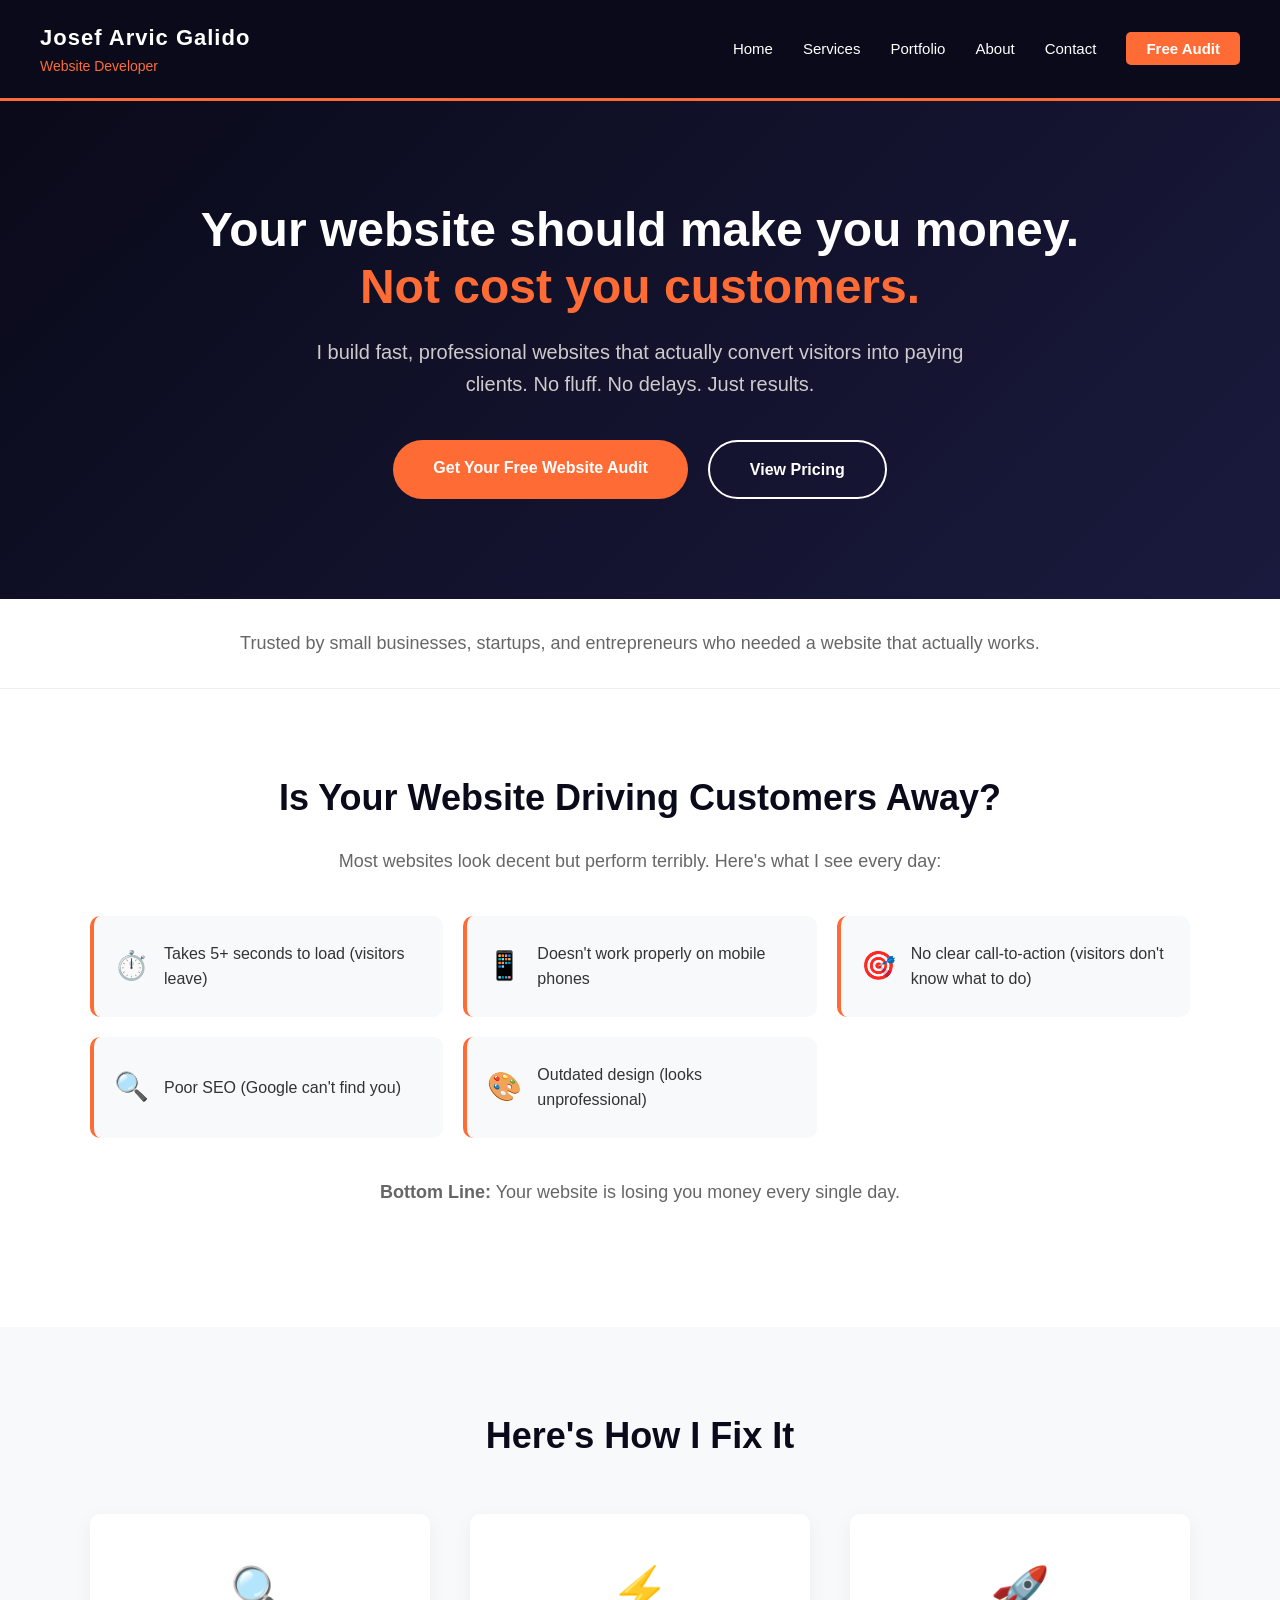
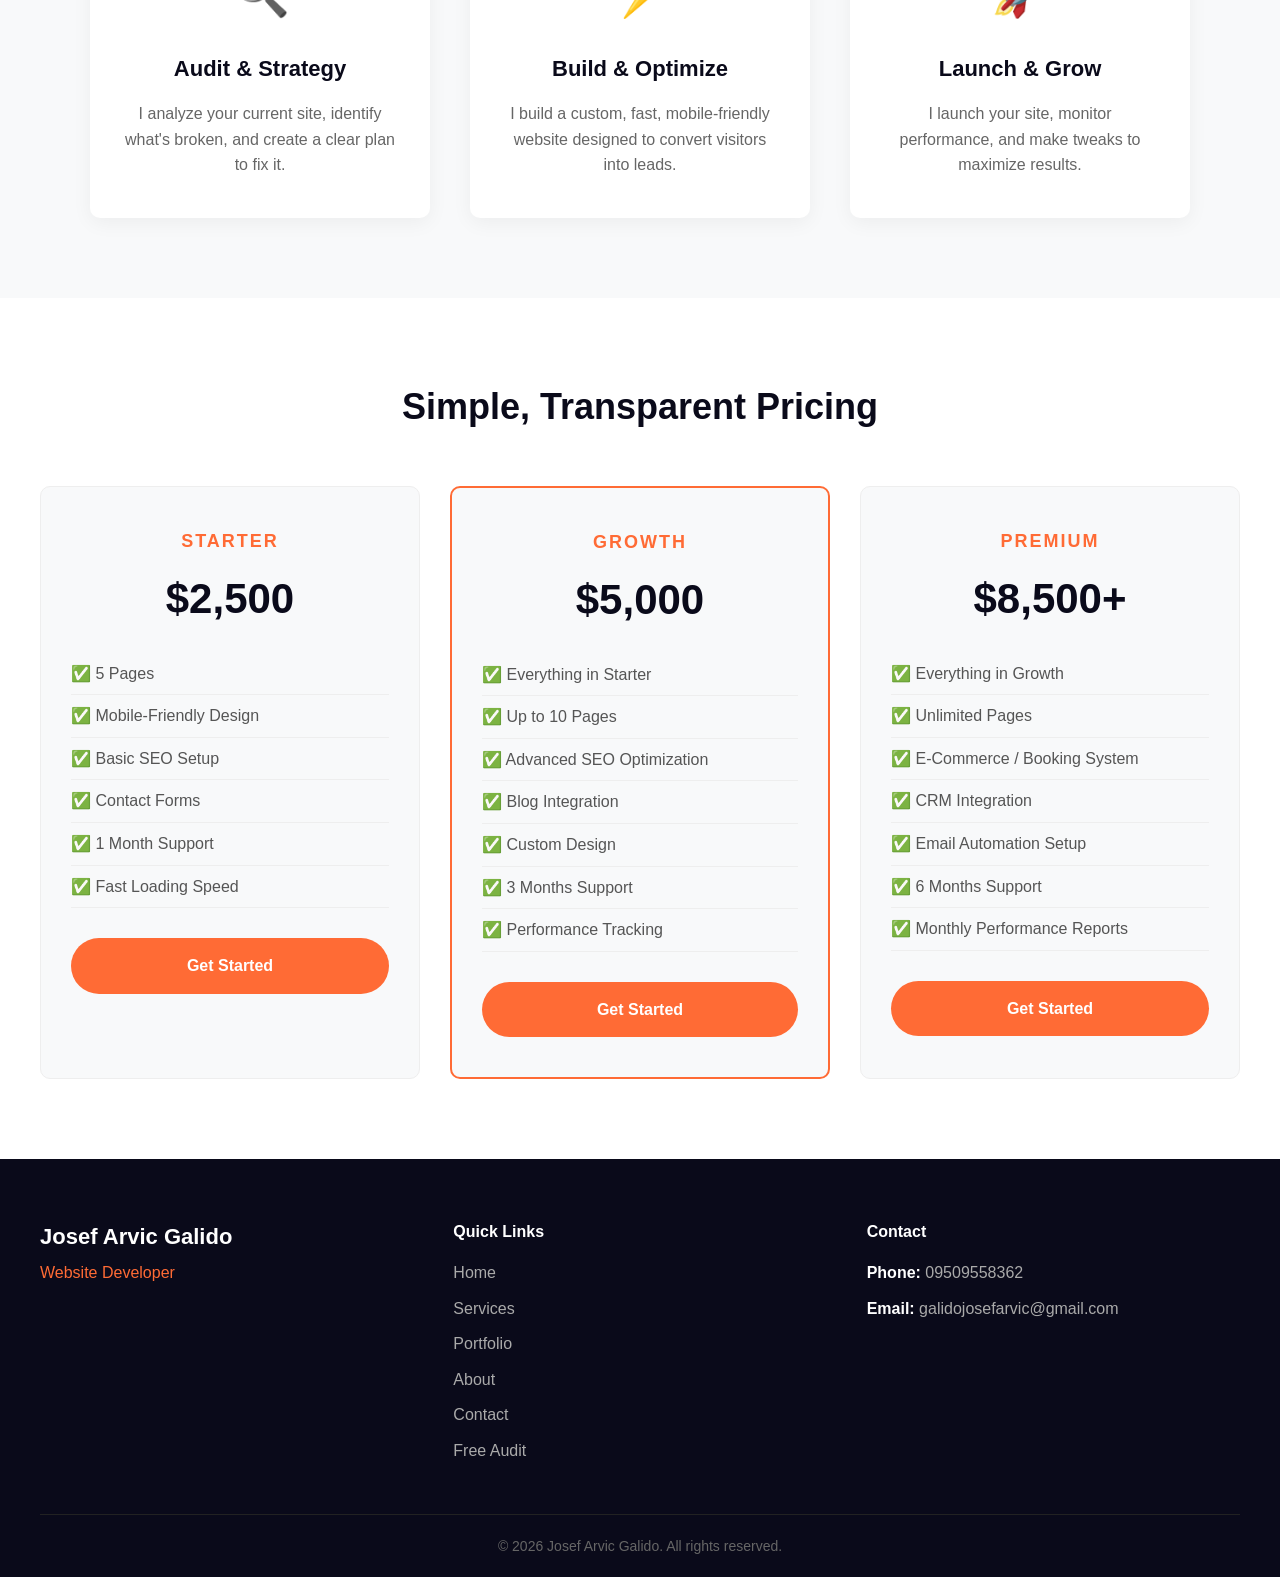
==== commit 9d5f03f4: "Update index.html" ====
--- a/index.html
+++ b/index.html
@@ -4,9 +4,479 @@
     <meta charset="UTF-8">
     <meta name="viewport" content="width=device-width, initial-scale=1.0">
     <title>Josef Galido - Website Developer</title>
-    
-    <!-- CORRECT CSS PATH -->
-    <link rel="stylesheet" href="style.css">
+
+    <style>
+        /* ===== RESET ===== */
+        * {
+            margin: 0;
+            padding: 0;
+            box-sizing: border-box;
+        }
+
+        body {
+            font-family: 'Segoe UI', Tahoma, Geneva, Verdana, sans-serif;
+            line-height: 1.6;
+            color: #333;
+            background: #f8f9fa;
+        }
+
+        a {
+            text-decoration: none;
+            color: inherit;
+        }
+
+        /* ===== NAVIGATION ===== */
+        nav {
+            background: #0a0a1a;
+            padding: 20px 40px;
+            position: sticky;
+            top: 0;
+            z-index: 1000;
+            border-bottom: 3px solid #ff6b35;
+        }
+
+        .nav-container {
+            max-width: 1200px;
+            margin: 0 auto;
+            display: flex;
+            justify-content: space-between;
+            align-items: center;
+            flex-wrap: wrap;
+        }
+
+        .logo h2 {
+            color: #ffffff;
+            font-size: 22px;
+            letter-spacing: 1px;
+        }
+
+        .logo p {
+            color: #ff6b35;
+            font-size: 14px;
+            font-weight: 300;
+        }
+
+        nav ul {
+            display: flex;
+            list-style: none;
+            gap: 30px;
+            flex-wrap: wrap;
+        }
+
+        nav ul li a {
+            color: #ffffff;
+            font-size: 15px;
+            font-weight: 400;
+            transition: color 0.3s;
+            padding: 8px 0;
+        }
+
+        nav ul li a:hover {
+            color: #ff6b35;
+        }
+
+        nav ul li:last-child a {
+            background: #ff6b35;
+            padding: 8px 20px;
+            border-radius: 5px;
+            font-weight: 600;
+        }
+
+        nav ul li:last-child a:hover {
+            background: #e55a2b;
+            color: #fff;
+        }
+
+        /* ===== HERO ===== */
+        .hero {
+            background: linear-gradient(135deg, #0a0a1a 0%, #1a1a3e 100%);
+            padding: 100px 40px;
+            text-align: center;
+            color: #fff;
+        }
+
+        .hero-container {
+            max-width: 900px;
+            margin: 0 auto;
+        }
+
+        .hero h1 {
+            font-size: 48px;
+            font-weight: 700;
+            margin-bottom: 20px;
+            line-height: 1.2;
+        }
+
+        .hero h1 span {
+            color: #ff6b35;
+        }
+
+        .hero p {
+            font-size: 20px;
+            color: #ccc;
+            margin-bottom: 40px;
+            max-width: 700px;
+            margin-left: auto;
+            margin-right: auto;
+        }
+
+        .hero-buttons {
+            display: flex;
+            gap: 20px;
+            justify-content: center;
+            flex-wrap: wrap;
+        }
+
+        .btn {
+            display: inline-block;
+            padding: 15px 40px;
+            border-radius: 50px;
+            font-weight: 600;
+            font-size: 16px;
+            transition: all 0.3s;
+        }
+
+        .btn-primary {
+            background: #ff6b35;
+            color: #fff;
+        }
+
+        .btn-primary:hover {
+            background: #e55a2b;
+            transform: translateY(-2px);
+            box-shadow: 0 10px 30px rgba(255, 107, 53, 0.3);
+        }
+
+        .btn-secondary {
+            background: transparent;
+            color: #fff;
+            border: 2px solid #fff;
+        }
+
+        .btn-secondary:hover {
+            background: #fff;
+            color: #0a0a1a;
+            transform: translateY(-2px);
+        }
+
+        /* ===== TRUST BAR ===== */
+        .trust-bar {
+            background: #fff;
+            padding: 30px 20px;
+            text-align: center;
+            border-bottom: 1px solid #eee;
+        }
+
+        .trust-bar p {
+            font-size: 18px;
+            color: #666;
+            font-weight: 500;
+        }
+
+        /* ===== DIAGNOSIS ===== */
+        .diagnosis {
+            padding: 80px 40px;
+            background: #fff;
+        }
+
+        .diagnosis-container {
+            max-width: 1100px;
+            margin: 0 auto;
+        }
+
+        .diagnosis h2 {
+            font-size: 36px;
+            text-align: center;
+            margin-bottom: 20px;
+            color: #0a0a1a;
+        }
+
+        .diagnosis-container > p {
+            text-align: center;
+            font-size: 18px;
+            color: #666;
+            margin-bottom: 40px;
+        }
+
+        .diagnosis-grid {
+            display: grid;
+            grid-template-columns: repeat(auto-fit, minmax(280px, 1fr));
+            gap: 20px;
+        }
+
+        .diagnosis-item {
+            background: #f8f9fa;
+            padding: 25px 20px;
+            border-radius: 10px;
+            border-left: 4px solid #ff6b35;
+            display: flex;
+            align-items: center;
+            gap: 15px;
+        }
+
+        .diagnosis-item .icon {
+            font-size: 28px;
+        }
+
+        .diagnosis-item p {
+            font-size: 16px;
+            color: #333;
+        }
+
+        .diagnosis-bottom {
+            text-align: center;
+            margin-top: 40px;
+            font-size: 20px;
+            color: #0a0a1a;
+        }
+
+        /* ===== SOLUTION ===== */
+        .solution {
+            padding: 80px 40px;
+            background: #f8f9fa;
+        }
+
+        .solution-container {
+            max-width: 1100px;
+            margin: 0 auto;
+        }
+
+        .solution h2 {
+            font-size: 36px;
+            text-align: center;
+            margin-bottom: 50px;
+            color: #0a0a1a;
+        }
+
+        .solution-grid {
+            display: grid;
+            grid-template-columns: repeat(auto-fit, minmax(280px, 1fr));
+            gap: 40px;
+        }
+
+        .solution-item {
+            background: #fff;
+            padding: 40px 30px;
+            border-radius: 10px;
+            text-align: center;
+            box-shadow: 0 5px 20px rgba(0,0,0,0.05);
+            transition: transform 0.3s;
+        }
+
+        .solution-item:hover {
+            transform: translateY(-5px);
+            box-shadow: 0 10px 40px rgba(0,0,0,0.1);
+        }
+
+        .solution-item .icon {
+            font-size: 48px;
+            display: block;
+            margin-bottom: 20px;
+        }
+
+        .solution-item h3 {
+            font-size: 22px;
+            margin-bottom: 15px;
+            color: #0a0a1a;
+        }
+
+        .solution-item p {
+            color: #666;
+            font-size: 16px;
+        }
+
+        /* ===== PRICING ===== */
+        .pricing {
+            padding: 80px 40px;
+            background: #fff;
+        }
+
+        .pricing-container {
+            max-width: 1200px;
+            margin: 0 auto;
+        }
+
+        .pricing h2 {
+            font-size: 36px;
+            text-align: center;
+            margin-bottom: 50px;
+            color: #0a0a1a;
+        }
+
+        .pricing-grid {
+            display: grid;
+            grid-template-columns: repeat(auto-fit, minmax(300px, 1fr));
+            gap: 30px;
+        }
+
+        .pricing-item {
+            background: #f8f9fa;
+            padding: 40px 30px;
+            border-radius: 10px;
+            text-align: center;
+            transition: transform 0.3s;
+            border: 1px solid #eee;
+        }
+
+        .pricing-item:hover {
+            transform: translateY(-5px);
+            box-shadow: 0 10px 40px rgba(0,0,0,0.1);
+        }
+
+        .pricing-item:nth-child(2) {
+            border: 2px solid #ff6b35;
+        }
+
+        .pricing-item h3 {
+            font-size: 18px;
+            color: #ff6b35;
+            letter-spacing: 2px;
+            margin-bottom: 10px;
+        }
+
+        .pricing-item .price {
+            font-size: 42px;
+            font-weight: 700;
+            color: #0a0a1a;
+            margin-bottom: 20px;
+        }
+
+        .pricing-item ul {
+            list-style: none;
+            text-align: left;
+            margin-bottom: 30px;
+        }
+
+        .pricing-item ul li {
+            padding: 8px 0;
+            color: #555;
+            border-bottom: 1px solid #eee;
+        }
+
+        .pricing-item ul li::before {
+            content: "✅ ";
+            color: #ff6b35;
+        }
+
+        .pricing-item .btn {
+            width: 100%;
+            text-align: center;
+        }
+
+        /* ===== FOOTER ===== */
+        footer {
+            background: #0a0a1a;
+            color: #fff;
+            padding: 60px 40px 20px;
+        }
+
+        .footer-container {
+            max-width: 1200px;
+            margin: 0 auto;
+            display: grid;
+            grid-template-columns: repeat(auto-fit, minmax(200px, 1fr));
+            gap: 40px;
+        }
+
+        .footer-left h3 {
+            font-size: 22px;
+            color: #fff;
+            margin-bottom: 5px;
+        }
+
+        .footer-left p {
+            color: #ff6b35;
+        }
+
+        .footer-center h4,
+        .footer-right h4 {
+            color: #fff;
+            margin-bottom: 15px;
+        }
+
+        .footer-center ul {
+            list-style: none;
+        }
+
+        .footer-center ul li {
+            margin-bottom: 10px;
+        }
+
+        .footer-center ul li a {
+            color: #aaa;
+            transition: color 0.3s;
+        }
+
+        .footer-center ul li a:hover {
+            color: #ff6b35;
+        }
+
+        .footer-right p {
+            color: #aaa;
+            margin-bottom: 10px;
+        }
+
+        .footer-right p strong {
+            color: #fff;
+        }
+
+        .footer-bottom {
+            max-width: 1200px;
+            margin: 40px auto 0;
+            padding-top: 20px;
+            border-top: 1px solid #222;
+            text-align: center;
+            color: #666;
+            font-size: 14px;
+        }
+
+        /* ===== RESPONSIVE ===== */
+        @media (max-width: 768px) {
+            .nav-container {
+                flex-direction: column;
+                gap: 15px;
+            }
+
+            nav ul {
+                justify-content: center;
+                gap: 15px;
+            }
+
+            .hero h1 {
+                font-size: 32px;
+            }
+
+            .hero p {
+                font-size: 17px;
+            }
+
+            .hero-buttons {
+                flex-direction: column;
+                align-items: center;
+            }
+
+            .btn {
+                width: 100%;
+                text-align: center;
+            }
+
+            .diagnosis h2,
+            .solution h2,
+            .pricing h2 {
+                font-size: 28px;
+            }
+
+            .pricing-item .price {
+                font-size: 32px;
+            }
+
+            .footer-container {
+                grid-template-columns: 1fr;
+                text-align: center;
+            }
+        }
+    </style>
+
 </head>
 <body>
 
@@ -28,10 +498,10 @@
         </div>
     </nav>
 
-    <!-- ===== HERO SECTION ===== -->
+    <!-- ===== HERO ===== -->
     <section class="hero">
         <div class="hero-container">
-            <h1>Your website should make you money.<br>Not cost you customers.</h1>
+            <h1>Your website should make you money.<br><span>Not cost you customers.</span></h1>
             <p>I build fast, professional websites that actually convert visitors into paying clients. No fluff. No delays. Just results.</p>
             <div class="hero-buttons">
                 <a href="audit.html" class="btn btn-primary">Get Your Free Website Audit</a>
@@ -45,30 +515,30 @@
         <p>Trusted by small businesses, startups, and entrepreneurs who needed a website that actually works.</p>
     </section>
 
-    <!-- ===== DIAGNOSIS SECTION ===== -->
+    <!-- ===== DIAGNOSIS ===== -->
     <section class="diagnosis">
         <div class="diagnosis-container">
             <h2>Is Your Website Driving Customers Away?</h2>
             <p>Most websites look decent but perform terribly. Here's what I see every day:</p>
             <div class="diagnosis-grid">
                 <div class="diagnosis-item">
-                    <span class="icon">❌</span>
+                    <span class="icon">⏱️</span>
                     <p>Takes 5+ seconds to load (visitors leave)</p>
                 </div>
                 <div class="diagnosis-item">
-                    <span class="icon">❌</span>
+                    <span class="icon">📱</span>
                     <p>Doesn't work properly on mobile phones</p>
                 </div>
                 <div class="diagnosis-item">
-                    <span class="icon">❌</span>
+                    <span class="icon">🎯</span>
                     <p>No clear call-to-action (visitors don't know what to do)</p>
                 </div>
                 <div class="diagnosis-item">
-                    <span class="icon">❌</span>
+                    <span class="icon">🔍</span>
                     <p>Poor SEO (Google can't find you)</p>
                 </div>
                 <div class="diagnosis-item">
-                    <span class="icon">❌</span>
+                    <span class="icon">🎨</span>
                     <p>Outdated design (looks unprofessional)</p>
                 </div>
             </div>
@@ -76,7 +546,7 @@
         </div>
     </section>
 
-    <!-- ===== SOLUTION SECTION ===== -->
+    <!-- ===== SOLUTION ===== -->
     <section class="solution">
         <div class="solution-container">
             <h2>Here's How I Fix It</h2>
@@ -100,7 +570,7 @@
         </div>
     </section>
 
-    <!-- ===== PRICING SECTION ===== -->
+    <!-- ===== PRICING ===== -->
     <section class="pricing">
         <div class="pricing-container">
             <h2>Simple, Transparent Pricing</h2>
@@ -179,8 +649,5 @@
         </div>
     </footer>
 
-    <!-- CORRECT SCRIPT PATH -->
-    <script src="script.js"></script>
-
 </body>
 </html>
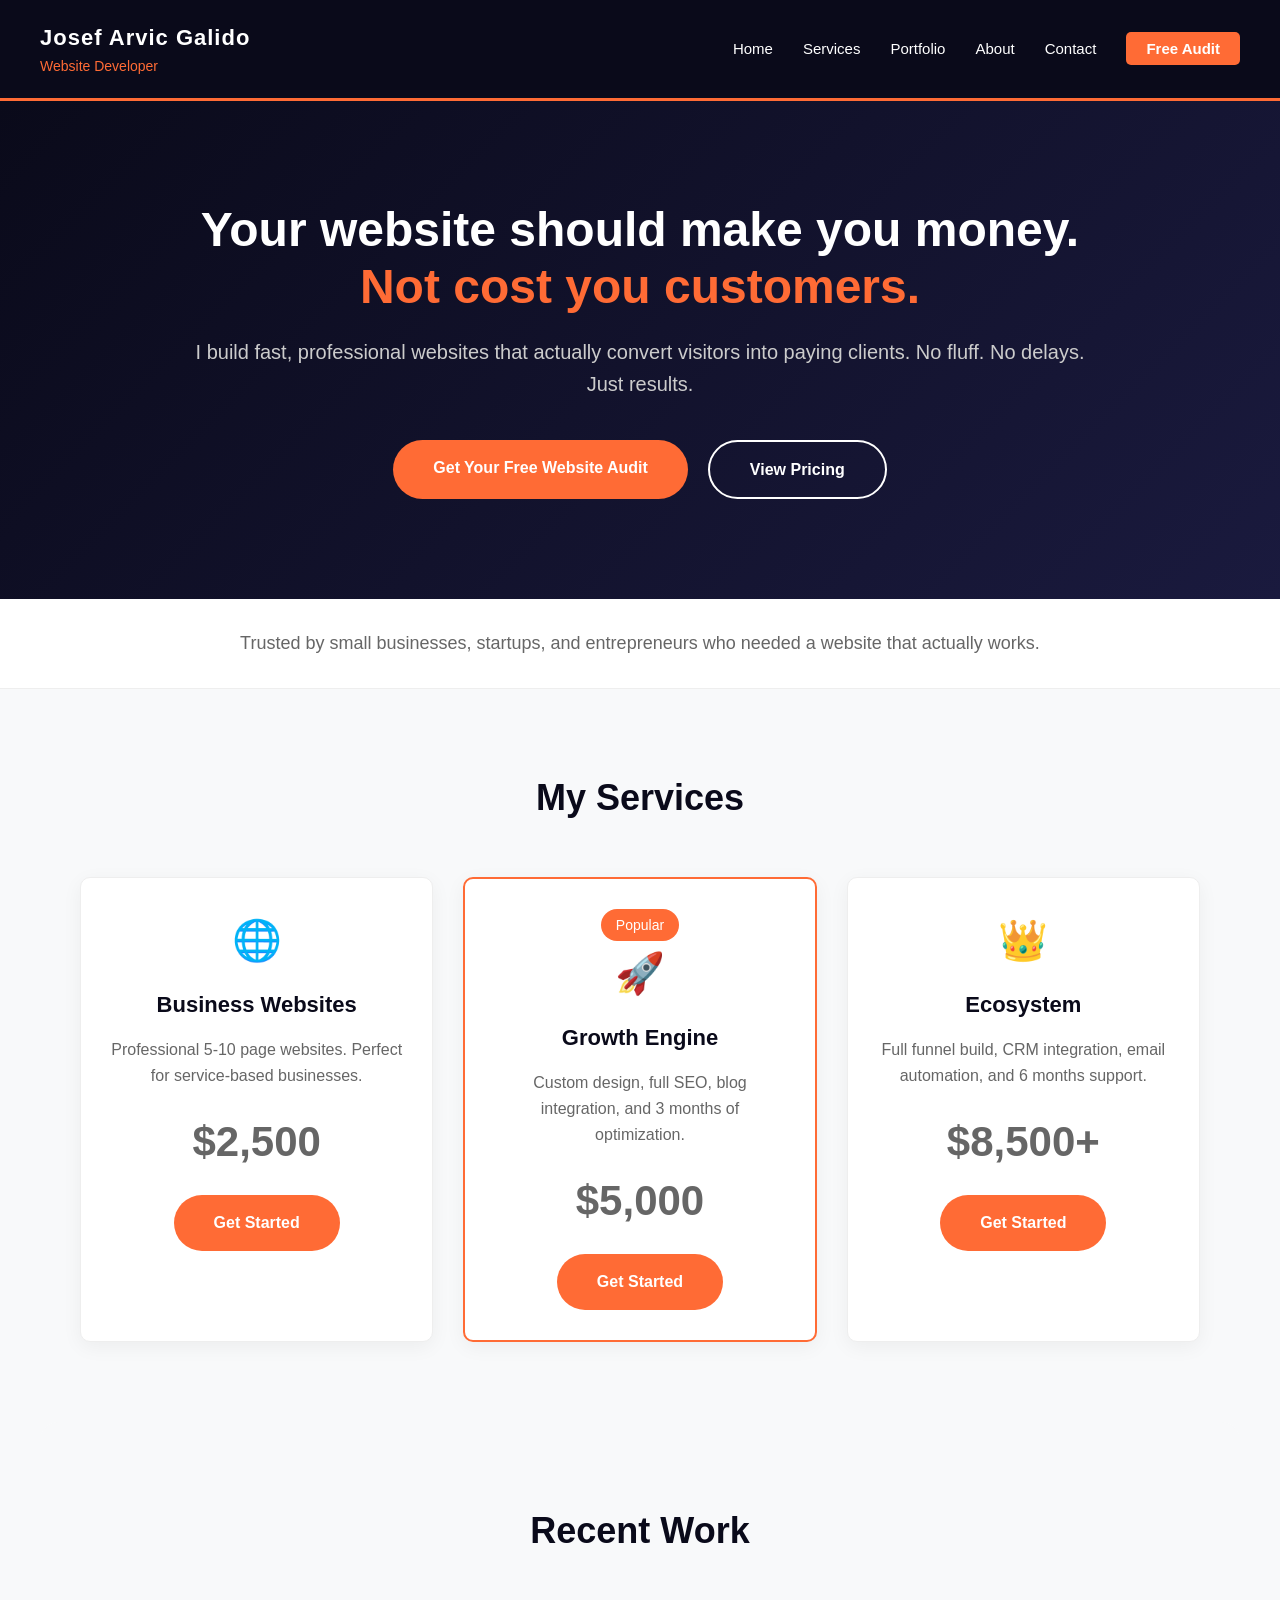
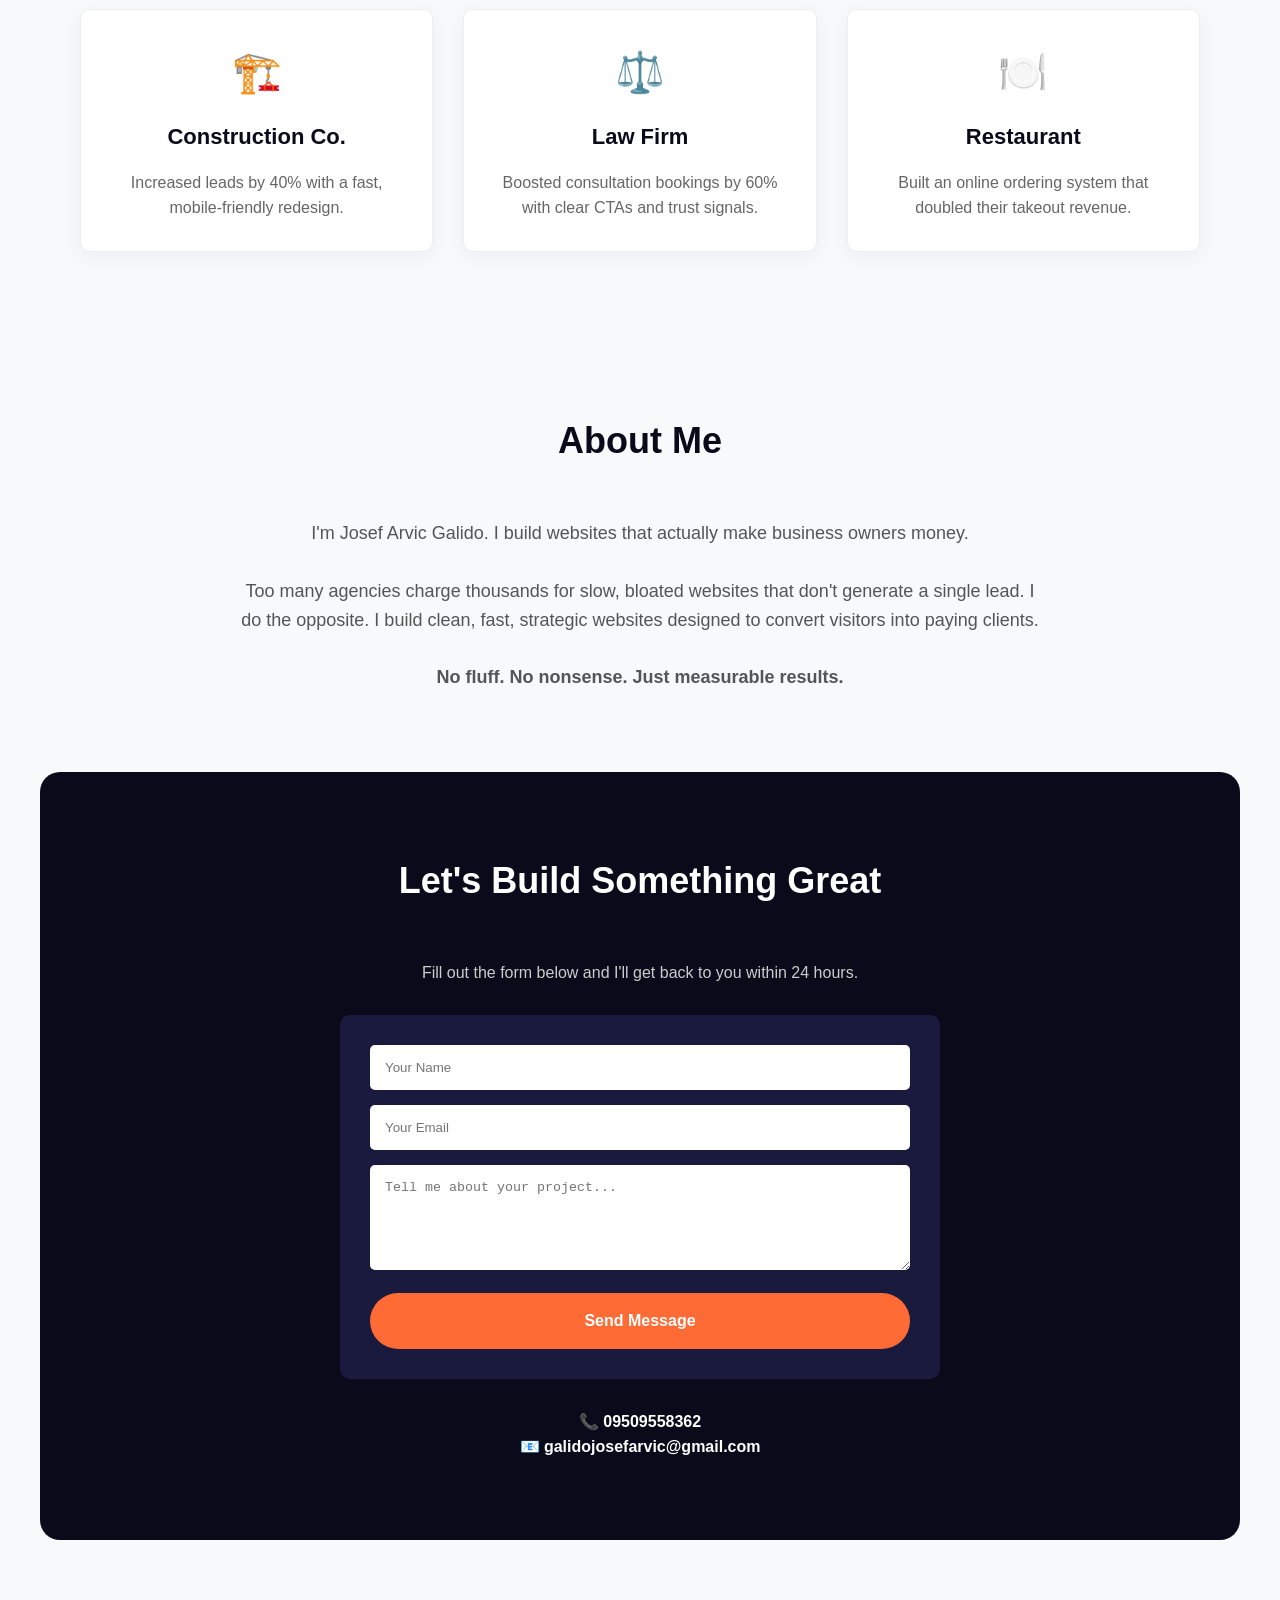
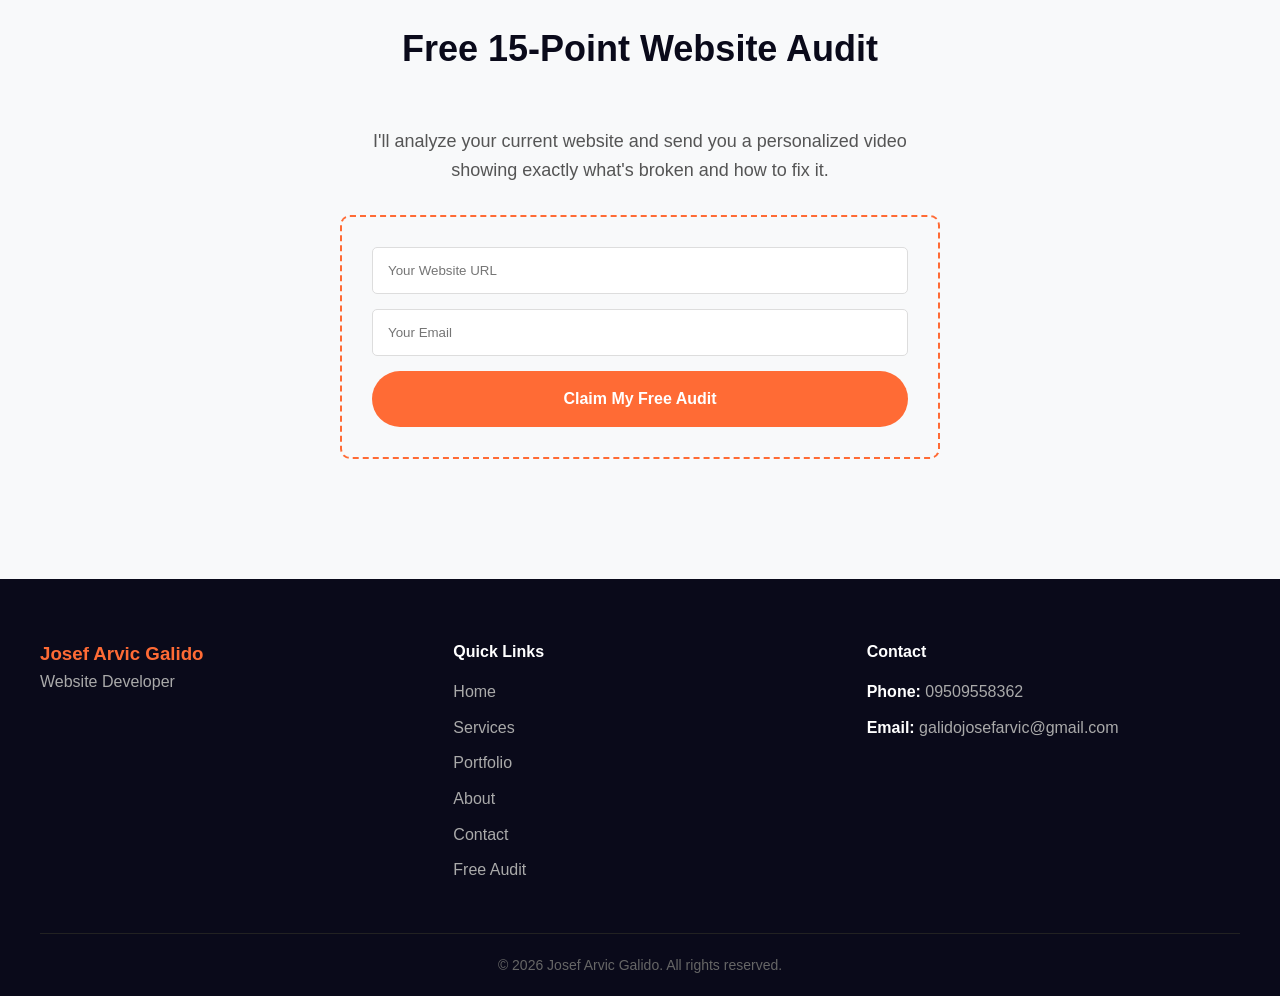
==== commit b95eeda5: "Update index.html" ====
--- a/index.html
+++ b/index.html
@@ -11,6 +11,7 @@
             margin: 0;
             padding: 0;
             box-sizing: border-box;
+            scroll-behavior: smooth;
         }
 
         body {
@@ -87,6 +88,20 @@
             color: #fff;
         }
 
+        /* ===== SECTIONS ===== */
+        .section {
+            padding: 80px 40px;
+            max-width: 1200px;
+            margin: 0 auto;
+        }
+
+        .section-title {
+            font-size: 36px;
+            text-align: center;
+            margin-bottom: 50px;
+            color: #0a0a1a;
+        }
+
         /* ===== HERO ===== */
         .hero {
             background: linear-gradient(135deg, #0a0a1a 0%, #1a1a3e 100%);
@@ -115,9 +130,6 @@
             font-size: 20px;
             color: #ccc;
             margin-bottom: 40px;
-            max-width: 700px;
-            margin-left: auto;
-            margin-right: auto;
         }
 
         .hero-buttons {
@@ -156,7 +168,6 @@
         .btn-secondary:hover {
             background: #fff;
             color: #0a0a1a;
-            transform: translateY(-2px);
         }
 
         /* ===== TRUST BAR ===== */
@@ -173,194 +184,68 @@
             font-weight: 500;
         }
 
-        /* ===== DIAGNOSIS ===== */
-        .diagnosis {
-            padding: 80px 40px;
-            background: #fff;
-        }
-
-        .diagnosis-container {
-            max-width: 1100px;
-            margin: 0 auto;
-        }
-
-        .diagnosis h2 {
-            font-size: 36px;
-            text-align: center;
-            margin-bottom: 20px;
-            color: #0a0a1a;
-        }
-
-        .diagnosis-container > p {
-            text-align: center;
-            font-size: 18px;
-            color: #666;
-            margin-bottom: 40px;
-        }
-
-        .diagnosis-grid {
+        /* ===== GRIDS ===== */
+        .grid-3 {
             display: grid;
             grid-template-columns: repeat(auto-fit, minmax(280px, 1fr));
-            gap: 20px;
-        }
-
-        .diagnosis-item {
-            background: #f8f9fa;
-            padding: 25px 20px;
+            gap: 30px;
+        }
+
+        .card {
+            background: #fff;
+            padding: 30px;
             border-radius: 10px;
-            border-left: 4px solid #ff6b35;
-            display: flex;
-            align-items: center;
-            gap: 15px;
-        }
-
-        .diagnosis-item .icon {
-            font-size: 28px;
-        }
-
-        .diagnosis-item p {
-            font-size: 16px;
-            color: #333;
-        }
-
-        .diagnosis-bottom {
+            box-shadow: 0 5px 20px rgba(0,0,0,0.05);
             text-align: center;
-            margin-top: 40px;
-            font-size: 20px;
-            color: #0a0a1a;
-        }
-
-        /* ===== SOLUTION ===== */
-        .solution {
-            padding: 80px 40px;
-            background: #f8f9fa;
-        }
-
-        .solution-container {
-            max-width: 1100px;
-            margin: 0 auto;
-        }
-
-        .solution h2 {
-            font-size: 36px;
-            text-align: center;
-            margin-bottom: 50px;
-            color: #0a0a1a;
-        }
-
-        .solution-grid {
-            display: grid;
-            grid-template-columns: repeat(auto-fit, minmax(280px, 1fr));
-            gap: 40px;
-        }
-
-        .solution-item {
-            background: #fff;
-            padding: 40px 30px;
-            border-radius: 10px;
-            text-align: center;
-            box-shadow: 0 5px 20px rgba(0,0,0,0.05);
-            transition: transform 0.3s;
-        }
-
-        .solution-item:hover {
-            transform: translateY(-5px);
-            box-shadow: 0 10px 40px rgba(0,0,0,0.1);
-        }
-
-        .solution-item .icon {
-            font-size: 48px;
+            border: 1px solid #eee;
+        }
+
+        .card .icon {
+            font-size: 40px;
             display: block;
-            margin-bottom: 20px;
-        }
-
-        .solution-item h3 {
+            margin-bottom: 15px;
+        }
+
+        .card h3 {
             font-size: 22px;
             margin-bottom: 15px;
             color: #0a0a1a;
         }
 
-        .solution-item p {
+        .card p {
             color: #666;
-            font-size: 16px;
-        }
-
-        /* ===== PRICING ===== */
-        .pricing {
-            padding: 80px 40px;
-            background: #fff;
-        }
-
-        .pricing-container {
-            max-width: 1200px;
-            margin: 0 auto;
-        }
-
-        .pricing h2 {
-            font-size: 36px;
-            text-align: center;
-            margin-bottom: 50px;
-            color: #0a0a1a;
-        }
-
-        .pricing-grid {
-            display: grid;
-            grid-template-columns: repeat(auto-fit, minmax(300px, 1fr));
-            gap: 30px;
-        }
-
-        .pricing-item {
-            background: #f8f9fa;
-            padding: 40px 30px;
-            border-radius: 10px;
-            text-align: center;
-            transition: transform 0.3s;
-            border: 1px solid #eee;
-        }
-
-        .pricing-item:hover {
-            transform: translateY(-5px);
-            box-shadow: 0 10px 40px rgba(0,0,0,0.1);
-        }
-
-        .pricing-item:nth-child(2) {
-            border: 2px solid #ff6b35;
-        }
-
-        .pricing-item h3 {
-            font-size: 18px;
+        }
+
+        .card ul {
+            list-style: none;
+            text-align: left;
+            margin-top: 20px;
+        }
+
+        .card ul li {
+            padding: 8px 0;
+            border-bottom: 1px solid #f0f0f0;
+        }
+
+        .card ul li::before {
+            content: "✅ ";
             color: #ff6b35;
-            letter-spacing: 2px;
-            margin-bottom: 10px;
-        }
-
-        .pricing-item .price {
+        }
+
+        .price {
             font-size: 42px;
             font-weight: 700;
             color: #0a0a1a;
-            margin-bottom: 20px;
-        }
-
-        .pricing-item ul {
-            list-style: none;
-            text-align: left;
-            margin-bottom: 30px;
-        }
-
-        .pricing-item ul li {
-            padding: 8px 0;
-            color: #555;
-            border-bottom: 1px solid #eee;
-        }
-
-        .pricing-item ul li::before {
-            content: "✅ ";
-            color: #ff6b35;
-        }
-
-        .pricing-item .btn {
-            width: 100%;
-            text-align: center;
+            margin: 20px 0;
+        }
+
+        .badge {
+            background: #ff6b35;
+            color: #fff;
+            padding: 5px 15px;
+            border-radius: 20px;
+            font-size: 14px;
+            display: inline-block;
         }
 
         /* ===== FOOTER ===== */
@@ -368,6 +253,7 @@
             background: #0a0a1a;
             color: #fff;
             padding: 60px 40px 20px;
+            margin-top: 40px;
         }
 
         .footer-container {
@@ -378,36 +264,25 @@
             gap: 40px;
         }
 
-        .footer-left h3 {
-            font-size: 22px;
-            color: #fff;
-            margin-bottom: 5px;
-        }
-
-        .footer-left p {
-            color: #ff6b35;
-        }
-
-        .footer-center h4,
-        .footer-right h4 {
+        .footer-container h4 {
             color: #fff;
             margin-bottom: 15px;
         }
 
-        .footer-center ul {
+        .footer-container ul {
             list-style: none;
         }
 
-        .footer-center ul li {
+        .footer-container ul li {
             margin-bottom: 10px;
         }
 
-        .footer-center ul li a {
+        .footer-container ul li a {
             color: #aaa;
             transition: color 0.3s;
         }
 
-        .footer-center ul li a:hover {
+        .footer-container ul li a:hover {
             color: #ff6b35;
         }
 
@@ -430,53 +305,31 @@
             font-size: 14px;
         }
 
-        /* ===== RESPONSIVE ===== */
         @media (max-width: 768px) {
             .nav-container {
                 flex-direction: column;
                 gap: 15px;
             }
-
             nav ul {
                 justify-content: center;
                 gap: 15px;
             }
-
             .hero h1 {
                 font-size: 32px;
             }
-
             .hero p {
                 font-size: 17px;
             }
-
             .hero-buttons {
                 flex-direction: column;
                 align-items: center;
             }
-
             .btn {
                 width: 100%;
                 text-align: center;
             }
-
-            .diagnosis h2,
-            .solution h2,
-            .pricing h2 {
-                font-size: 28px;
-            }
-
-            .pricing-item .price {
-                font-size: 32px;
-            }
-
-            .footer-container {
-                grid-template-columns: 1fr;
-                text-align: center;
-            }
         }
     </style>
-
 </head>
 <body>
 
@@ -488,134 +341,124 @@
                 <p>Website Developer</p>
             </div>
             <ul>
-                <li><a href="index.html">Home</a></li>
-                <li><a href="services.html">Services</a></li>
-                <li><a href="portfolio.html">Portfolio</a></li>
-                <li><a href="about.html">About</a></li>
-                <li><a href="contact.html">Contact</a></li>
-                <li><a href="audit.html">Free Audit</a></li>
+                <li><a href="#home">Home</a></li>
+                <li><a href="#services">Services</a></li>
+                <li><a href="#portfolio">Portfolio</a></li>
+                <li><a href="#about">About</a></li>
+                <li><a href="#contact">Contact</a></li>
+                <li><a href="#audit">Free Audit</a></li>
             </ul>
         </div>
     </nav>
 
-    <!-- ===== HERO ===== -->
-    <section class="hero">
+    <!-- ===== HOME ===== -->
+    <section id="home" class="hero">
         <div class="hero-container">
             <h1>Your website should make you money.<br><span>Not cost you customers.</span></h1>
             <p>I build fast, professional websites that actually convert visitors into paying clients. No fluff. No delays. Just results.</p>
             <div class="hero-buttons">
-                <a href="audit.html" class="btn btn-primary">Get Your Free Website Audit</a>
-                <a href="services.html" class="btn btn-secondary">View Pricing</a>
-            </div>
-        </div>
-    </section>
-
-    <!-- ===== TRUST BAR ===== -->
+                <a href="#audit" class="btn btn-primary">Get Your Free Website Audit</a>
+                <a href="#services" class="btn btn-secondary">View Pricing</a>
+            </div>
+        </div>
+    </section>
+
     <section class="trust-bar">
         <p>Trusted by small businesses, startups, and entrepreneurs who needed a website that actually works.</p>
     </section>
 
-    <!-- ===== DIAGNOSIS ===== -->
-    <section class="diagnosis">
-        <div class="diagnosis-container">
-            <h2>Is Your Website Driving Customers Away?</h2>
-            <p>Most websites look decent but perform terribly. Here's what I see every day:</p>
-            <div class="diagnosis-grid">
-                <div class="diagnosis-item">
-                    <span class="icon">⏱️</span>
-                    <p>Takes 5+ seconds to load (visitors leave)</p>
-                </div>
-                <div class="diagnosis-item">
-                    <span class="icon">📱</span>
-                    <p>Doesn't work properly on mobile phones</p>
-                </div>
-                <div class="diagnosis-item">
-                    <span class="icon">🎯</span>
-                    <p>No clear call-to-action (visitors don't know what to do)</p>
-                </div>
-                <div class="diagnosis-item">
-                    <span class="icon">🔍</span>
-                    <p>Poor SEO (Google can't find you)</p>
-                </div>
-                <div class="diagnosis-item">
-                    <span class="icon">🎨</span>
-                    <p>Outdated design (looks unprofessional)</p>
-                </div>
-            </div>
-            <p class="diagnosis-bottom"><strong>Bottom Line:</strong> Your website is losing you money every single day.</p>
-        </div>
-    </section>
-
-    <!-- ===== SOLUTION ===== -->
-    <section class="solution">
-        <div class="solution-container">
-            <h2>Here's How I Fix It</h2>
-            <div class="solution-grid">
-                <div class="solution-item">
-                    <span class="icon">🔍</span>
-                    <h3>Audit & Strategy</h3>
-                    <p>I analyze your current site, identify what's broken, and create a clear plan to fix it.</p>
-                </div>
-                <div class="solution-item">
-                    <span class="icon">⚡</span>
-                    <h3>Build & Optimize</h3>
-                    <p>I build a custom, fast, mobile-friendly website designed to convert visitors into leads.</p>
-                </div>
-                <div class="solution-item">
-                    <span class="icon">🚀</span>
-                    <h3>Launch & Grow</h3>
-                    <p>I launch your site, monitor performance, and make tweaks to maximize results.</p>
-                </div>
-            </div>
-        </div>
-    </section>
-
-    <!-- ===== PRICING ===== -->
-    <section class="pricing">
-        <div class="pricing-container">
-            <h2>Simple, Transparent Pricing</h2>
-            <div class="pricing-grid">
-                <div class="pricing-item">
-                    <h3>STARTER</h3>
-                    <p class="price">$2,500</p>
-                    <ul>
-                        <li>5 Pages</li>
-                        <li>Mobile-Friendly Design</li>
-                        <li>Basic SEO Setup</li>
-                        <li>Contact Forms</li>
-                        <li>1 Month Support</li>
-                        <li>Fast Loading Speed</li>
-                    </ul>
-                    <a href="contact.html" class="btn btn-primary">Get Started</a>
-                </div>
-                <div class="pricing-item">
-                    <h3>GROWTH</h3>
-                    <p class="price">$5,000</p>
-                    <ul>
-                        <li>Everything in Starter</li>
-                        <li>Up to 10 Pages</li>
-                        <li>Advanced SEO Optimization</li>
-                        <li>Blog Integration</li>
-                        <li>Custom Design</li>
-                        <li>3 Months Support</li>
-                        <li>Performance Tracking</li>
-                    </ul>
-                    <a href="contact.html" class="btn btn-primary">Get Started</a>
-                </div>
-                <div class="pricing-item">
-                    <h3>PREMIUM</h3>
-                    <p class="price">$8,500+</p>
-                    <ul>
-                        <li>Everything in Growth</li>
-                        <li>Unlimited Pages</li>
-                        <li>E-Commerce / Booking System</li>
-                        <li>CRM Integration</li>
-                        <li>Email Automation Setup</li>
-                        <li>6 Months Support</li>
-                        <li>Monthly Performance Reports</li>
-                    </ul>
-                    <a href="contact.html" class="btn btn-primary">Get Started</a>
-                </div>
+    <!-- ===== SERVICES ===== -->
+    <section id="services" class="section">
+        <h2 class="section-title">My Services</h2>
+        <div class="grid-3">
+            <div class="card">
+                <span class="icon">🌐</span>
+                <h3>Business Websites</h3>
+                <p>Professional 5-10 page websites. Perfect for service-based businesses.</p>
+                <p class="price">$2,500</p>
+                <a href="#contact" class="btn btn-primary">Get Started</a>
+            </div>
+            <div class="card" style="border: 2px solid #ff6b35;">
+                <span class="badge">Popular</span>
+                <span class="icon">🚀</span>
+                <h3>Growth Engine</h3>
+                <p>Custom design, full SEO, blog integration, and 3 months of optimization.</p>
+                <p class="price">$5,000</p>
+                <a href="#contact" class="btn btn-primary">Get Started</a>
+            </div>
+            <div class="card">
+                <span class="icon">👑</span>
+                <h3>Ecosystem</h3>
+                <p>Full funnel build, CRM integration, email automation, and 6 months support.</p>
+                <p class="price">$8,500+</p>
+                <a href="#contact" class="btn btn-primary">Get Started</a>
+            </div>
+        </div>
+    </section>
+
+    <!-- ===== PORTFOLIO ===== -->
+    <section id="portfolio" class="section" style="background: #f8f9fa; border-radius: 20px;">
+        <h2 class="section-title">Recent Work</h2>
+        <div class="grid-3">
+            <div class="card">
+                <span class="icon">🏗️</span>
+                <h3>Construction Co.</h3>
+                <p>Increased leads by 40% with a fast, mobile-friendly redesign.</p>
+            </div>
+            <div class="card">
+                <span class="icon">⚖️</span>
+                <h3>Law Firm</h3>
+                <p>Boosted consultation bookings by 60% with clear CTAs and trust signals.</p>
+            </div>
+            <div class="card">
+                <span class="icon">🍽️</span>
+                <h3>Restaurant</h3>
+                <p>Built an online ordering system that doubled their takeout revenue.</p>
+            </div>
+        </div>
+    </section>
+
+    <!-- ===== ABOUT ===== -->
+    <section id="about" class="section">
+        <h2 class="section-title">About Me</h2>
+        <div style="max-width: 800px; margin: 0 auto; text-align: center; font-size: 18px; color: #555;">
+            <p>I'm Josef Arvic Galido. I build websites that actually make business owners money.</p>
+            <br>
+            <p>Too many agencies charge thousands for slow, bloated websites that don't generate a single lead. I do the opposite. I build clean, fast, strategic websites designed to convert visitors into paying clients.</p>
+            <br>
+            <p><strong>No fluff. No nonsense. Just measurable results.</strong></p>
+        </div>
+    </section>
+
+    <!-- ===== CONTACT ===== -->
+    <section id="contact" class="section" style="background: #0a0a1a; color: white; border-radius: 20px;">
+        <h2 class="section-title" style="color: white;">Let's Build Something Great</h2>
+        <div style="max-width: 600px; margin: 0 auto; text-align: center;">
+            <p style="color: #ccc; margin-bottom: 30px;">Fill out the form below and I'll get back to you within 24 hours.</p>
+            
+            <div style="background: #1a1a3e; padding: 30px; border-radius: 10px;">
+                <input type="text" placeholder="Your Name" style="width: 100%; padding: 15px; margin-bottom: 15px; border: none; border-radius: 5px;">
+                <input type="email" placeholder="Your Email" style="width: 100%; padding: 15px; margin-bottom: 15px; border: none; border-radius: 5px;">
+                <textarea placeholder="Tell me about your project..." rows="5" style="width: 100%; padding: 15px; margin-bottom: 15px; border: none; border-radius: 5px;"></textarea>
+                <a href="#" class="btn btn-primary" style="display: block;">Send Message</a>
+            </div>
+            
+            <div style="margin-top: 30px;">
+                <p><strong>📞 09509558362</strong></p>
+                <p><strong>📧 galidojosefarvic@gmail.com</strong></p>
+            </div>
+        </div>
+    </section>
+
+    <!-- ===== AUDIT ===== -->
+    <section id="audit" class="section">
+        <h2 class="section-title">Free 15-Point Website Audit</h2>
+        <div style="max-width: 600px; margin: 0 auto; text-align: center;">
+            <p style="font-size: 18px; color: #555; margin-bottom: 30px;">I'll analyze your current website and send you a personalized video showing exactly what's broken and how to fix it.</p>
+            <div style="background: #f8f9fa; padding: 30px; border-radius: 10px; border: 2px dashed #ff6b35;">
+                <input type="text" placeholder="Your Website URL" style="width: 100%; padding: 15px; margin-bottom: 15px; border: 1px solid #ddd; border-radius: 5px;">
+                <input type="email" placeholder="Your Email" style="width: 100%; padding: 15px; margin-bottom: 15px; border: 1px solid #ddd; border-radius: 5px;">
+                <a href="#" class="btn btn-primary" style="display: block;">Claim My Free Audit</a>
             </div>
         </div>
     </section>
@@ -623,19 +466,19 @@
     <!-- ===== FOOTER ===== -->
     <footer>
         <div class="footer-container">
-            <div class="footer-left">
-                <h3>Josef Arvic Galido</h3>
-                <p>Website Developer</p>
-            </div>
-            <div class="footer-center">
+            <div>
+                <h3 style="color: #ff6b35;">Josef Arvic Galido</h3>
+                <p style="color: #aaa;">Website Developer</p>
+            </div>
+            <div>
                 <h4>Quick Links</h4>
                 <ul>
-                    <li><a href="index.html">Home</a></li>
-                    <li><a href="services.html">Services</a></li>
-                    <li><a href="portfolio.html">Portfolio</a></li>
-                    <li><a href="about.html">About</a></li>
-                    <li><a href="contact.html">Contact</a></li>
-                    <li><a href="audit.html">Free Audit</a></li>
+                    <li><a href="#home">Home</a></li>
+                    <li><a href="#services">Services</a></li>
+                    <li><a href="#portfolio">Portfolio</a></li>
+                    <li><a href="#about">About</a></li>
+                    <li><a href="#contact">Contact</a></li>
+                    <li><a href="#audit">Free Audit</a></li>
                 </ul>
             </div>
             <div class="footer-right">
